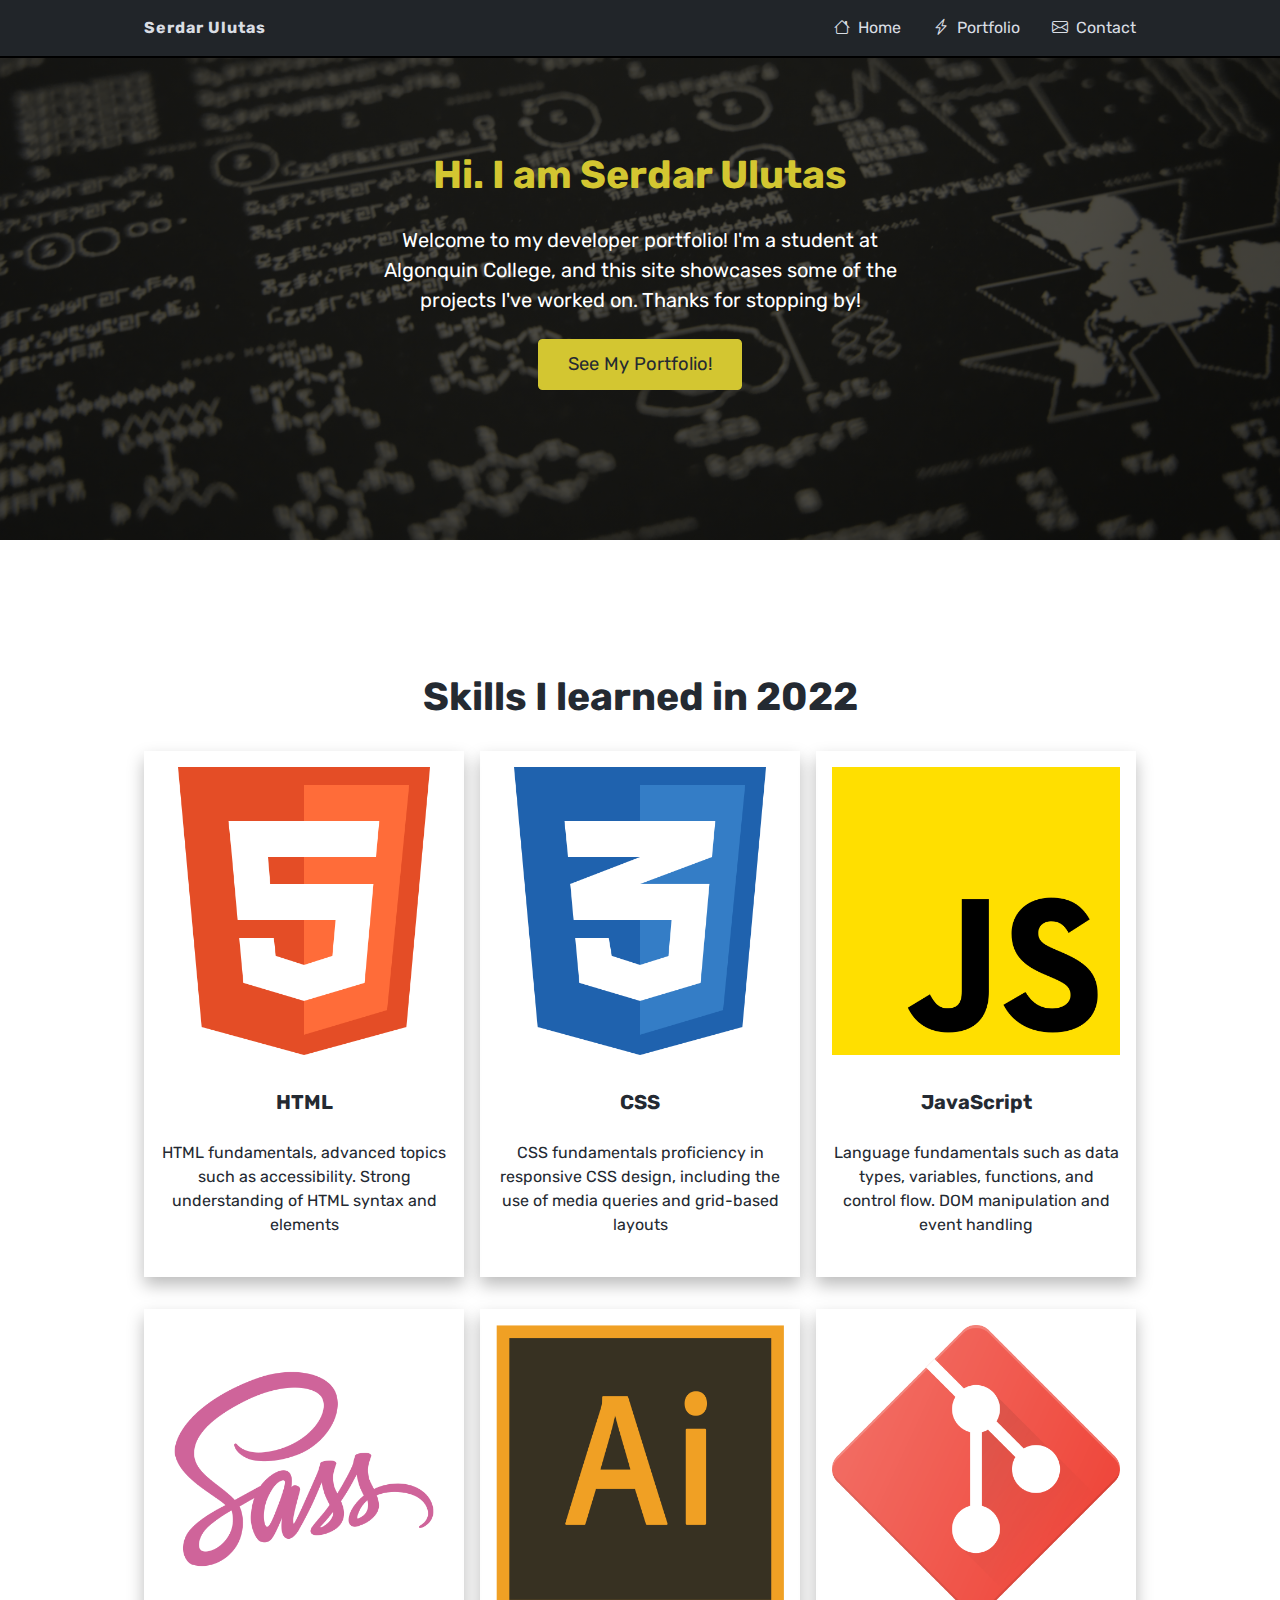
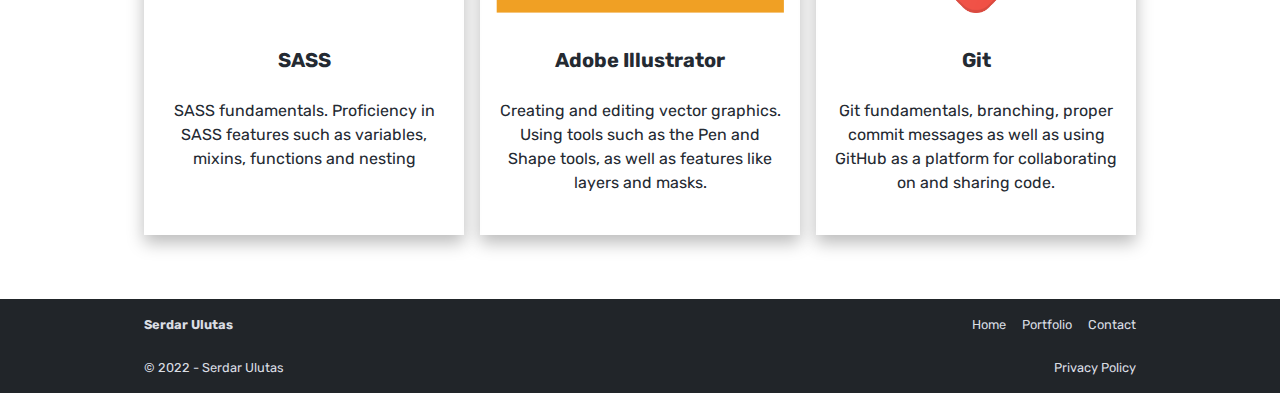
==== index.html @ 34bd8f80 "initial commit" ====
<!DOCTYPE html>
<html lang="en">
  <head>
    <meta charset="UTF-8" />
    <meta http-equiv="X-UA-Compatible" content="IE=edge" />
    <meta name="viewport" content="width=device-width, initial-scale=1.0" />
    <title>Serdar Ulutas</title>
    <link rel="stylesheet" href="./css/main2.css" />
    <script src="./js/main.js" defer></script>
  </head>

  <body>
    <header class="masthead header" role="banner">
      <div class="container">
        <a href="/" class="logo link-light">
          <strong>Serdar Ulutas</strong>
        </a>
        <nav id="nav" role="navigation">
          <ul class="nav__container">
            <li class="nav__item">
              <a href="./index.html" aria-current="true" class="link-light"
                ><i class="bi bi-house"></i>Home</a
              >
            </li>
            <li class="nav__item link-light">
              <a href="./portfolio.html" class="link-light"
                ><i class="bi bi-lightning-charge"></i>Portfolio</a
              >
            </li>
            <li class="nav__item">
              <a href="./contact.html" class="link-light"
                ><i class="bi bi-envelope"></i>Contact</a
              >
            </li>
          </ul>
        </nav>

        <a class="nav-toggle" href="#nav" aria-label="Click to open mobile nav">
          <span class="tog top"></span>
          <span class="tog middle"></span>
          <span class="tog bottom"></span>
        </a>
      </div>
    </header>

    <main id="main" role="main">
      <section class="banner" tabindex="0">
        <div class="container">
          <div class="banner__content">
            <h1 class="banner__title">Hi. I am Serdar Ulutas</h1>
            <p class="banner__text">
              Welcome to my developer portfolio! I'm a student at Algonquin
              College, and this site showcases some of the projects I've worked
              on. Thanks for stopping by!
            </p>
            <a href="./portfolio.html" class="btn btn--secondary btn--large"
              >See My Portfolio!</a
            >
          </div>
        </div>
      </section>

      <!-- Skills -->
      <section
        class="card__group"
        tabindex="0"
        aria-label="You are on my skills section"
      >
        <div class="container">
          <h2 class="card__group__header">Skills I learned in 2022</h2>

          <ul class="row row-cards">
            <li class="col" tabindex="0">
              <div class="card">
                <img
                  src="./images/html.png"
                  alt="HTML logo"
                  class="card__image"
                  aria-hidden="true"
                />

                <p class="card__title">HTML</p>
                <p class="card__content">
                  HTML fundamentals, advanced topics such as accessibility.
                  Strong understanding of HTML syntax and elements
                </p>
              </div>
            </li>
            <li class="col" tabindex="0">
              <div class="card">
                <img
                  src="./images/css.png"
                  alt="CSS logo"
                  class="card__image"
                  aria-hidden="true"
                />

                <p class="card__title">CSS</p>
                <p class="card__content">
                  CSS fundamentals proficiency in responsive CSS design,
                  including the use of media queries and grid-based layouts
                </p>
              </div>
            </li>
            <li class="col" tabindex="0">
              <div class="card">
                <img
                  src="./images/javascript.png"
                  alt="Javascript logo"
                  class="card__image"
                  aria-hidden="true"
                />

                <p class="card__title">JavaScript</p>
                <p class="card__content">
                  Language fundamentals such as data types, variables,
                  functions, and control flow. DOM manipulation and event
                  handling
                </p>
              </div>
            </li>
            <li class="col" tabindex="0">
              <div class="card">
                <img
                  src="./images/sass.png"
                  alt=""
                  class="card__image"
                  aria-hidden="true"
                />

                <p class="card__title">SASS</p>
                <p class="card__content">
                  SASS fundamentals. Proficiency in SASS features such as
                  variables, mixins, functions and nesting
                </p>
              </div>
            </li>
            <li class="col" tabindex="0">
              <div class="card">
                <img
                  src="./images/illustrator.png"
                  alt="Adobe Illustrator logo"
                  class="card__image"
                  aria-hidden="true"
                />

                <p class="card__title">Adobe Illustrator</p>
                <p class="card__content">
                  Creating and editing vector graphics. Using tools such as the
                  Pen and Shape tools, as well as features like layers and
                  masks.
                </p>
              </div>
            </li>
            <li class="col" tabindex="0">
              <div class="card">
                <img
                  src="./images/git.png"
                  alt="GitHub logo"
                  class="card__image"
                  aria-hidden="true"
                />

                <p class="card__title">Git</p>
                <p class="card__content">
                  Git fundamentals, branching, proper commit messages as well as
                  using GitHub as a platform for collaborating on and sharing
                  code.
                </p>
              </div>
            </li>
          </ul>
        </div>
      </section>
    </main>

    <footer class="footer">
      <div class="container">
        <a href="/" class="logo link-light">
          <strong>Serdar Ulutas</strong>
        </a>
        <nav id="nav" role="navigation">
          <ul class="nav__container">
            <li class="nav__item">
              <a href="./index.html" aria-current="true" class="link-light"
                >Home</a
              >
            </li>
            <li class="nav__item">
              <a href="./portfolio.html" class="link-light">Portfolio</a>
            </li>
            <li class="nav__item">
              <a href="./contact.html" class="link-light">Contact</a>
            </li>
          </ul>
        </nav>
      </div>

      <div class="container">
        <div class="copy text-light">&copy; 2022 - Serdar Ulutas</div>
        <div class="privacy">
          <a href="." class="link-light">Privacy Policy</a>
        </div>
      </div>
    </footer>

    <div class="click-to-close"></div>
  </body>
</html>
---- css/main2.css ----
@import url("https://fonts.googleapis.com/css2?family=Rubik:ital,wght@0,400;0,700;1,400;1,700&display=swap");

@import url("https://cdn.jsdelivr.net/npm/bootstrap-icons@1.10.2/font/bootstrap-icons.css");

/* Box sizing rules */
*,
*::before,
*::after {
  box-sizing: border-box;
}

/* Remove default margin */
h1,
h2,
h3,
h4,
h5,
h6,
p,
figure,
blockquote,
ul,
ol,
dl,
dd {
  margin: 0 0 1.5rem;
}

/* Remove list styles on ul, ol elements with a list role, which suggests default styling will be removed */
ul[role="list"],
ol[role="list"] {
  list-style: none;
}

/* Set core root defaults */
html:focus-within {
  scroll-behavior: smooth;
}

html {
  line-height: 1.5;
  font-family: Rubik, Roboto, system-ui, -apple-system, BlinkMacSystemFont,
    "Segoe UI", Oxygen, Ubuntu, Cantarell, "Open Sans", "Helvetica Neue",
    sans-serif;
}

/* Set core body defaults */
body {
  min-height: 100vh;
  text-rendering: optimizeSpeed;
  line-height: 1.5;
  margin: 0;
}

/* A elements that don't have a class get default styles */
a {
  text-decoration-skip-ink: auto;
  color: #36bf7f;
}

a:hover,
a:focus {
  color: #d96666;
}

/* Make images easier to work with */
img,
picture,
svg {
  max-width: 100%;
  display: block;
}

svg {
  fill: currentColor;
}

svg:not(:root) {
  overflow: hidden;
}

/* Inherit fonts for inputs and buttons */
input,
button,
textarea,
select {
  font: inherit;
}

/* Remove all animations, transitions and smooth scroll for people that prefer not to see them */
@media (prefers-reduced-motion: reduce) {
  html:focus-within {
    scroll-behavior: auto;
  }

  *,
  *::before,
  *::after {
    animation-duration: 0.01ms !important;
    animation-iteration-count: 1 !important;
    transition-duration: 0.01ms !important;
    scroll-behavior: auto !important;
  }
}

/* PORTOLIO CSS */
:root {
  --font-h1: 1.802rem;
  --font-h2: 1.602rem;
  --font-h3: 1.424rem;
  --font-h4: 1.266rem;
  --font-h5: 1.125rem;
  --font-h6: 1rem;
  --font-small: 0.889rem;

  /* colors */
  --color-purple-darker: hsl(244, 75%, 38%);
  --color-purple-dark: hsl(244, 75%, 48%);
  --color-purple: hsl(244, 75%, 58%);
  --color-purple-light: hsl(244, 75%, 68%);
  --color-purple-lighter: hsl(244, 75%, 78%);

  --color-bg: hsl(210, 11%, 15%);
  --color-bg-light: hsl(210, 11%, 35%);

  --color-gray-darker: hsl(215, 16%, 27%);
  --color-gray-dark: hsl(215, 16%, 37%);
  --color-gray: hsl(215, 16%, 47%);
  --color-gray-light: hsl(215, 16%, 57%);
  --color-gray-lighter: hsl(215, 16%, 67%);

  --text-color-dark: hsl(215, 16%, 17%);
  --text-color-light: hsl(215, 16%, 87%);

  --text-color-light-hover: hsl(8, 65%, 50%);
  --text-color-dark-hover: hsl(55, 65%, 51%);

  --text-accent-1: hsl(55, 65%, 51%);

  --color-yellow-darker: hsl(55, 65%, 31%);
  --color-yellow-dark: hsl(55, 65%, 41%);
  --color-yellow: hsl(55, 65%, 51%);
  --color-yellow-light: hsl(55, 65%, 61%);
  --color-yellow-lighter: hsl(55, 65%, 71%);

  --img-max-height: 12rem;

  --shadow-1: 0 0.5rem 1rem hsla(0, 0%, 0%, 0.267);
}

.text-light {
  color: var(--text-color-light);
}

.text-dark {
  color: var(--text-color-dark);
}

.text-accent {
  color: var(--text-accent-1);
}

.link-light {
  color: var(--text-color-light);
  text-decoration: none;
}

.link-light:hover,
.link-light:focus-visible {
  color: var(--text-color-dark-hover);
}

.link-dark {
  color: var(--text-color-light);
}

.bi {
  margin-right: 0.5rem;
}

.link-dark:hover,
.link-dark:focus-visible {
}

body {
  background-color: #fff;
  color: var(--color-gray-lighter);
}

img {
  width: 100%;
}

.container {
  max-width: min(65em, 100%);
  margin: 0 auto;
  padding-left: 1.5rem;
  padding-right: 1.5rem;
}

.shadow-1 {
  box-shadow: 0 1rem 0.5rem #0007;
}

.btn {
  display: inline-block;
  padding: 0.55em 1.5em 0.5em;
  background-color: #394a59;
  border: 0.125rem solid #394a59;
  color: #fff;
  border-radius: 0.25em;
  text-decoration: none;

  cursor: pointer;
  font-family: inherit;
  font-size: inherit;
}

.btn:hover,
.btn:focus-visible {
  background-color: #597f8d;
  border-color: #597f8d;
}

.btn--secondary {
  background-color: var(--color-yellow);
  border-color: var(--color-yellow);
  color: var(--text-color-dark);
}

.btn--secondary:hover,
.btn--secondary:focus-visible {
  background-color: var(--color-yellow-light);
  border-color: var(--color-yellow-light);
  color: var(--text-color-dark);
}

.btn--large {
  font-size: 1.15rem;
}

.banner {
  background-image: linear-gradient(
      to bottom,
      rgba(0, 0, 0, 0.7),
      rgba(0, 0, 0, 0.7)
    ),
    url("../images/hero.jpg");
  background-position: center;
  background-size: cover;
  background-color: #000;
  /* margin-top: 4rem; */
}

.banner .container {
  min-height: 60vh;
  display: flex;
  justify-content: center;
  align-items: center;
  padding-top: 3rem;
  padding-bottom: 3rem;
  /* background-color: #000; */
}

.banner__content {
  width: min(35em, 100%);
  text-align: center;
}

.banner__title {
  font-size: var(--font-h2);
  line-height: 1.3;
  color: var(--text-accent-1);
  text-align: center;
}

.banner__text {
  font-size: var(--font-h5);
  color: #fff;
}

.masthead {
  padding: 1rem 0;
  background-color: #212529;
  position: fixed;
  top: 0;
  left: 0;
  width: 100%;
  z-index: 10000;
  border-bottom: 0.125em solid black;
}

.masthead .container {
  display: flex;
  justify-content: space-between;
}

.masthead .logo {
  letter-spacing: 0.0625rem;
}

.masthead nav {
  position: fixed;
  top: 0;
  right: -70.6666%;
  width: 66.6666vw;
  height: 100vh;
  box-shadow: -2px 3px 5px rgba(0, 0, 0, 0.15);
  background-color: var(--color-bg-light);
  transition: right 0.2s, top 0.2s;
}

.masthead nav.open {
  right: 0;
}

.masthead nav ul {
  padding: 6rem 1rem;
  text-align: right;
  margin: 0;
  list-style-type: none;
}

.masthead nav li:not(:last-child) {
  margin-bottom: 1rem;
}

.masthead nav a {
  display: block;
  font-size: 1.25rem;
}

.nav-toggle {
  width: 2.5rem;
  height: 1.5rem;
  display: flex;
  flex-direction: column;
  justify-content: space-between;
  position: relative;
}

.nav-toggle .tog {
  width: 100%;
  height: 0.25rem;
  background-color: var(--text-color-light);
  position: relative;
  transition: top 0.2s, bottom 0.2s, opacity 0.2s, transform 0.2s;
}
.tog.top {
  top: 0;
}

.tog.bottom {
  bottom: 0;
}

.open .top {
  top: 50%;
  transform: translateY(-50%) rotate(45deg);
}

.open .middle {
  opacity: 0;
}

.open .bottom {
  bottom: 50%;
  transform: translateY(50%) rotate(-45deg);
}

.click-to-close {
  width: 100vw;
  height: 100vh;
  background-color: #0008;
  position: fixed;
  top: 0;
  left: 0;
  pointer-events: none;
  opacity: 0;
  transition: opacity 0.2s;
}

.click-to-close.open {
  opacity: 1;
  pointer-events: all;
}

/* Card view */

/* - - - - - - - - - - Cards - - - - - - - - - - */

.card__group {
  margin: 4rem auto;
}

.row {
  list-style-type: none;
  margin: 0;
  padding: 0;
}

.card__group .container {
  display: flex;
  flex-direction: column;
  align-items: center;
  justify-content: center;
  color: var(--text-color-dark);
  margin: 0 auto;
}

.row-cards {
  display: flex;
  flex-direction: column;
  justify-content: center;
  flex-wrap: wrap;

  display: grid;
  grid-template-columns: 1fr;
  margin: 0;
  padding: 0;
  /* width: 100%; */
}

.card {
  /* border: 1px solid orangered; */
  display: flex;
  flex-direction: column;
  align-items: center;
  padding: 1rem;
  color: var(--text-color-dark);
  height: 100%;
  box-shadow: var(--shadow-1);
}

.card__group__header {
  font-size: var(--font-h2);
  margin-top: 4rem;
}

.card img {
  max-height: var(--img-max-height);
  width: auto;
  align-self: center;
  /* text-align: center; */
}

.card__title {
  margin-top: 2rem;
  font-size: var(--font-h5);
  font-weight: bold;
}

.card__content {
  /* flex: 1; */
  text-align: center;
}

.copy,
.privacy {
  font-size: var(--font-small);
}

/* footer */

.footer {
  margin-top: 3rem;
  padding: 1rem 0;

  background-color: #212529;
}

.footer .container {
  display: flex;
  flex-direction: row;
  justify-content: space-between;
}

.footer .nav__container {
  display: flex;
  list-style-type: none;
  gap: 1rem;
  font-size: var(--font-small);
}

.footer .logo {
  font-size: var(--font-small);
}

.footer .disclaimer {
  font-size: var(--font-small);
  display: flex;
  flex-direction: row;
  justify-content: space-between;
}

.copyright {
  /* margin-right: auto; */
  font-size: var(--font-small);
}

/* CONTACT FORM ELEMENTS */
.contact--wrapper {
  /* height: 80vh; */
  margin-top: 4rem;
  display: flex;
  flex-direction: column;
  justify-content: center;
  align-items: center;
  /* background-color: yellow; */
}

.contact--wrapper .container {
  /* background-color: orange; */
  width: 100%;
}
.contact__form {
  background-color: var(--color-gray-dark);
  /* background-color: var(--color-purple-lighter); */

  color: var(--text-color-light);
  margin-top: 3rem;
  margin-bottom: 3rem;
  padding: 2rem;
  border: 0.125rem solid var(--color-gray-dark);
  border-radius: 0.25em;

  display: flex;
  flex-direction: column;
  gap: 1rem;
  /* min-width:/ 100%; */
  /* height: 100%; */

  margin-left: 0;
  margin-right: 0;
}

.contact__form h2 {
  color: var(--color-yellow);
}

.contact__form__fieldset {
  display: flex;
  flex-direction: column;

  /* gap: 0.25rem; */
}

.contact__form__field {
  padding: 0.5rem;
  /* color: var(--color-gray-light); */
}

@media only screen and (min-width: 45em) {
  :root {
    --font-h1: 2.488rem;
    --font-h2: 2.074rem;
    --font-h3: 1.728rem;
    --font-h4: 1.44rem;
    --font-h5: 1.2rem;
    --font-h6: 1rem;
    --font-small: 0.833rem;
    --img-max-height: 14rem;
  }
  .nav-toggle {
    display: none;
  }

  .masthead nav {
    position: static;
    top: auto;
    left: auto;
    width: auto;
    height: auto;
    box-shadow: none;
    z-index: auto;
    background-color: transparent;
  }

  .masthead nav ul {
    display: flex;
    padding: 0;
  }

  .masthead nav li:not(:last-child) {
    margin-bottom: 0;
    margin-right: 2rem;
  }

  .masthead nav a {
    display: block;
    font-size: 1rem;
  }

  .row-cards {
    grid-template-columns: 1fr 1fr;
    margin: 0;
    padding: 0;
    gap: 1rem;
    row-gap: 2rem;
  }

  .col {
    /* padding-top: 1rem; */
  }
}

@media only screen and (min-width: 60em) {
  :root {
    --font-h1: 3.052rem;
    --font-h2: 2.441rem;
    --font-h3: 1.953rem;
    --font-h4: 1.563rem;
    --font-h5: 1.25rem;
    --font-h6: 1rem;
    --font-small: 0.8rem;
    /* --img-max-height: 10rem; */
    --img-max-height: 20rem;
  }
  .row-cards {
    grid-template-columns: 1fr 1fr 1fr;
  }
}
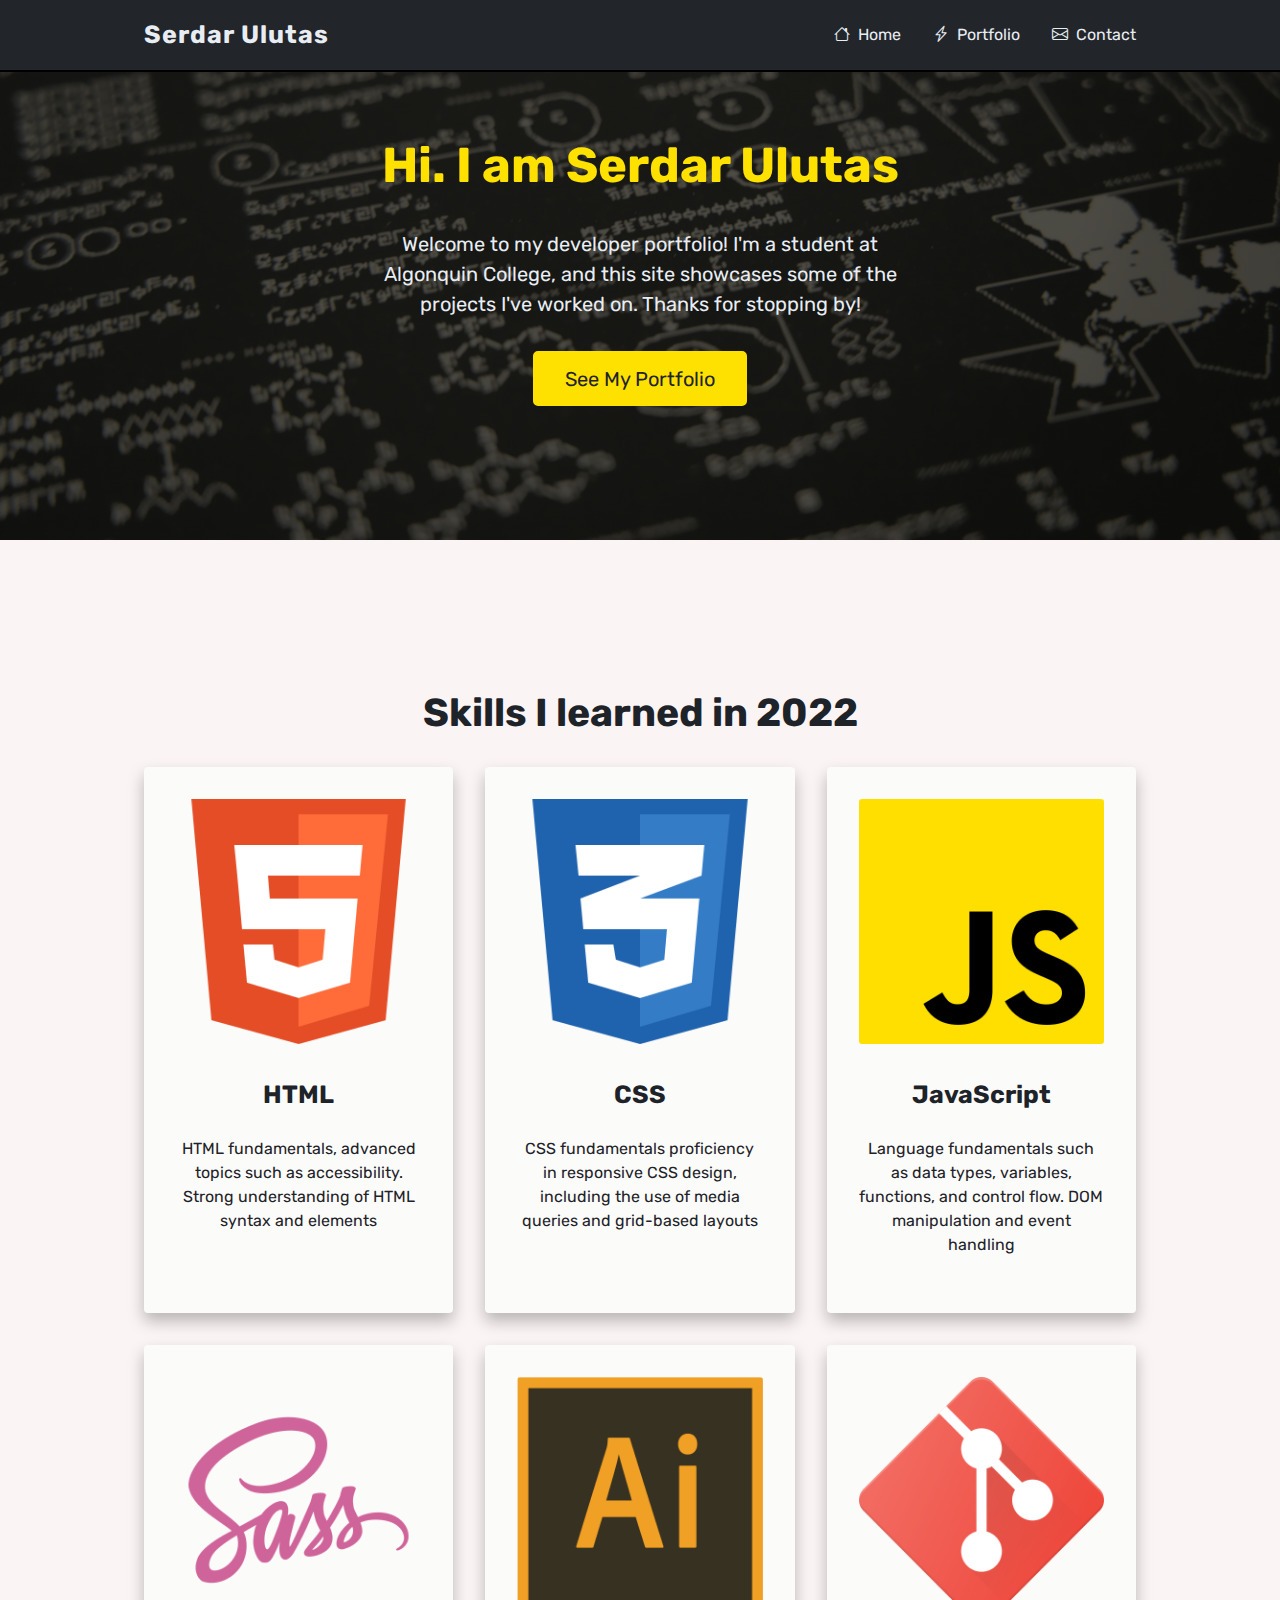
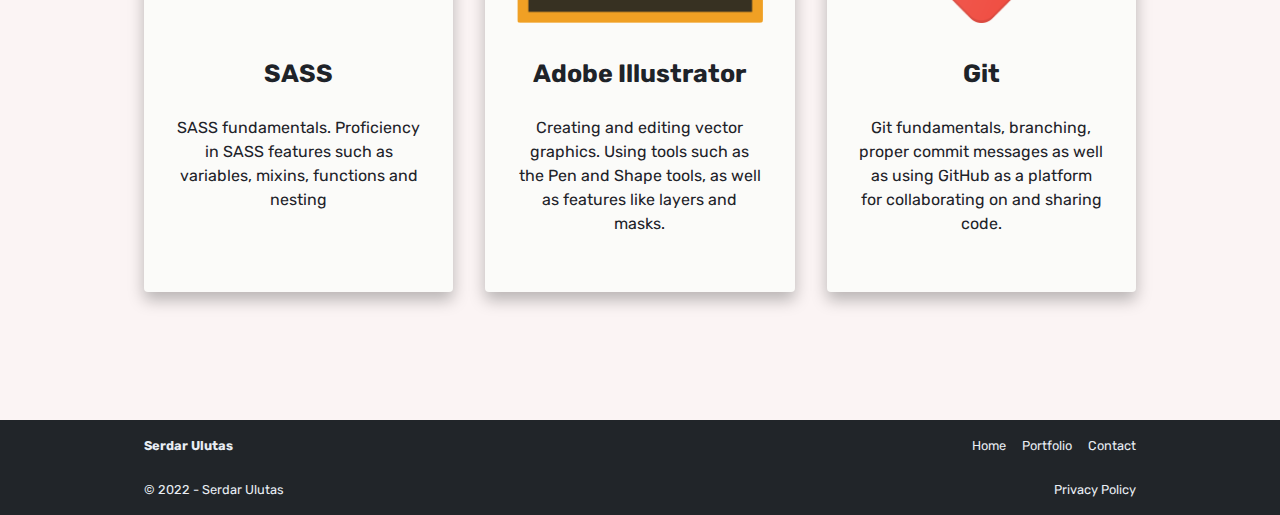
==== commit 1cd84d72: "initial commit" ====
--- a/index.html
+++ b/index.html
@@ -9,7 +9,7 @@
     <script src="./js/main.js" defer></script>
   </head>
 
-  <body>
+  <body class="flex-col flex-jb">
     <header class="masthead header" role="banner">
       <div class="container">
         <a href="/" class="logo link-light">
@@ -19,17 +19,17 @@
           <ul class="nav__container">
             <li class="nav__item">
               <a href="./index.html" aria-current="true" class="link-light"
-                ><i class="bi bi-house"></i>Home</a
+                ><i class="bi bi-house mr-0_5"></i>Home</a
               >
             </li>
             <li class="nav__item link-light">
               <a href="./portfolio.html" class="link-light"
-                ><i class="bi bi-lightning-charge"></i>Portfolio</a
+                ><i class="bi bi-lightning-charge mr-0_5"></i>Portfolio</a
               >
             </li>
             <li class="nav__item">
               <a href="./contact.html" class="link-light"
-                ><i class="bi bi-envelope"></i>Contact</a
+                ><i class="bi bi-envelope mr-0_5"></i>Contact</a
               >
             </li>
           </ul>
@@ -54,7 +54,7 @@
               on. Thanks for stopping by!
             </p>
             <a href="./portfolio.html" class="btn btn--secondary btn--large"
-              >See My Portfolio!</a
+              >See My Portfolio</a
             >
           </div>
         </div>
--- a/css/main2.css
+++ b/css/main2.css
@@ -114,14 +114,12 @@
   --font-small: 0.889rem;
 
   /* colors */
-  --color-purple-darker: hsl(244, 75%, 38%);
-  --color-purple-dark: hsl(244, 75%, 48%);
-  --color-purple: hsl(244, 75%, 58%);
-  --color-purple-light: hsl(244, 75%, 68%);
-  --color-purple-lighter: hsl(244, 75%, 78%);
-
+
+  --color-white: #fbf4f4;
   --color-bg: hsl(210, 11%, 15%);
   --color-bg-light: hsl(210, 11%, 35%);
+  --color-bg-2: hsl(210, 11%, 15%);
+  --color-bg-3: hsl(60, 20%, 98%);
 
   --color-gray-darker: hsl(215, 16%, 27%);
   --color-gray-dark: hsl(215, 16%, 37%);
@@ -129,19 +127,20 @@
   --color-gray-light: hsl(215, 16%, 57%);
   --color-gray-lighter: hsl(215, 16%, 67%);
 
-  --text-color-dark: hsl(215, 16%, 17%);
-  --text-color-light: hsl(215, 16%, 87%);
+  --text-color-dark: hsl(215, 16%, 14%);
+  --text-color-light: hsl(213, 30%, 93%);
 
   --text-color-light-hover: hsl(8, 65%, 50%);
-  --text-color-dark-hover: hsl(55, 65%, 51%);
+  --text-color-dark-hover: hsl(53, 100%, 50%);
 
   --text-accent-1: hsl(55, 65%, 51%);
-
-  --color-yellow-darker: hsl(55, 65%, 31%);
-  --color-yellow-dark: hsl(55, 65%, 41%);
-  --color-yellow: hsl(55, 65%, 51%);
-  --color-yellow-light: hsl(55, 65%, 61%);
-  --color-yellow-lighter: hsl(55, 65%, 71%);
+  --text-accent-2: hsl(8, 86%, 43%);
+
+  --color-yellow-darker: hsl(53, 100%, 30%);
+  --color-yellow-dark: hsl(53, 100%, 40%);
+  --color-yellow: hsl(53, 100%, 50%);
+  --color-yellow-light: hsl(53, 100%, 60%);
+  --color-yellow-lighter: hsl(53, 100%, 70%);
 
   --img-max-height: 12rem;
 
@@ -161,6 +160,7 @@
 }
 
 .link-light {
+  display: inline-block;
   color: var(--text-color-light);
   text-decoration: none;
 }
@@ -168,23 +168,85 @@
 .link-light:hover,
 .link-light:focus-visible {
   color: var(--text-color-dark-hover);
+  text-decoration: none;
 }
 
 .link-dark {
-  color: var(--text-color-light);
-}
-
-.bi {
-  margin-right: 0.5rem;
+  display: inline-block;
+  color: var(--text-color-dark);
+  text-decoration: none;
 }
 
 .link-dark:hover,
 .link-dark:focus-visible {
+  color: var(--text-color-light-hover);
+  text-decoration: none;
+}
+
+.link-external {
+  color: var(--text-accent-2);
+  scale: 1;
+  transition: all 0.2s;
+}
+.link-external:hover {
+  scale: 1.1;
+}
+
+.bi {
+  /* margin-right: 0.5rem; */
+}
+
+.mr-0_5 {
+  margin-right: 0.5rem;
+}
+
+.mr-0_25 {
+  margin-right: 0.25rem;
+}
+
+.ml-0_5 {
+  margin-left: 0.5rem;
+}
+
+.ml-0_25 {
+  margin-left: 0.25rem;
+}
+
+.fs-1 {
+  font-size: var(--font-h1);
+}
+.fs-2 {
+  font-size: var(--font-h2);
+}
+.fs-3 {
+  font-size: var(--font-h3);
+}
+.fs-4 {
+  font-size: var(--font-h4);
+}
+.fs-5 {
+  font-size: var(--font-h5);
+}
+.fs-6 {
+  font-size: var(--font-h6);
+}
+
+.va_t {
+  vertical-align: text-top;
 }
 
 body {
-  background-color: #fff;
+  background-color: var(--color-white);
   color: var(--color-gray-lighter);
+}
+
+.flex-col {
+  display: flex;
+  flex-direction: column;
+}
+
+.flex-jb {
+  justify-content: space-between;
 }
 
 img {
@@ -200,6 +262,7 @@
 
 .shadow-1 {
   box-shadow: 0 1rem 0.5rem #0007;
+  box-shadow: var(--shadow-1);
 }
 
 .btn {
@@ -230,13 +293,13 @@
 
 .btn--secondary:hover,
 .btn--secondary:focus-visible {
-  background-color: var(--color-yellow-light);
-  border-color: var(--color-yellow-light);
-  color: var(--text-color-dark);
+  background-color: var(--text-color-dark);
+  border-color: var(--color-yellow);
+  color: var(--color-yellow);
 }
 
 .btn--large {
-  font-size: 1.15rem;
+  font-size: var(--font-h5);
 }
 
 .banner {
@@ -249,7 +312,6 @@
   background-position: center;
   background-size: cover;
   background-color: #000;
-  /* margin-top: 4rem; */
 }
 
 .banner .container {
@@ -268,42 +330,46 @@
 }
 
 .banner__title {
-  font-size: var(--font-h2);
+  font-size: var(--font-h1);
   line-height: 1.3;
-  color: var(--text-accent-1);
+  color: var(--color-yellow);
   text-align: center;
 }
 
 .banner__text {
+  margin-top: 2rem;
+  margin-bottom: 2rem;
   font-size: var(--font-h5);
-  color: #fff;
+  color: var(--text-color-light);
 }
 
 .masthead {
   padding: 1rem 0;
-  background-color: #212529;
+  background-color: var(--color-bg-2);
   position: fixed;
   top: 0;
   left: 0;
   width: 100%;
   z-index: 10000;
-  border-bottom: 0.125em solid black;
+  border-bottom: 0.125em solid #000;
 }
 
 .masthead .container {
   display: flex;
   justify-content: space-between;
+  align-items: center;
 }
 
 .masthead .logo {
   letter-spacing: 0.0625rem;
+  font-size: var(--font-h4);
 }
 
 .masthead nav {
   position: fixed;
   top: 0;
-  right: -70.6666%;
-  width: 66.6666vw;
+  right: -66vw;
+  width: 66vw;
   height: 100vh;
   box-shadow: -2px 3px 5px rgba(0, 0, 0, 0.15);
   background-color: var(--color-bg-light);
@@ -322,12 +388,12 @@
 }
 
 .masthead nav li:not(:last-child) {
-  margin-bottom: 1rem;
+  margin-bottom: 2rem;
 }
 
 .masthead nav a {
   display: block;
-  font-size: 1.25rem;
+  font-size: var(--font-h3);
 }
 
 .nav-toggle {
@@ -342,7 +408,7 @@
 .nav-toggle .tog {
   width: 100%;
   height: 0.25rem;
-  background-color: var(--text-color-light);
+  background-color: var(--color-yellow);
   position: relative;
   transition: top 0.2s, bottom 0.2s, opacity 0.2s, transform 0.2s;
 }
@@ -385,12 +451,15 @@
   pointer-events: all;
 }
 
-/* Card view */
-
-/* - - - - - - - - - - Cards - - - - - - - - - - */
-
+/* ############################## */
+/* ############################## */
+/* ############################## */
+/* ###########.  CARDS ########## */
+/* ############################## */
+/* ############################## */
+/* ############################## */
 .card__group {
-  margin: 4rem auto;
+  margin: 5rem auto;
 }
 
 .row {
@@ -416,20 +485,20 @@
 
   display: grid;
   grid-template-columns: 1fr;
-  margin: 0;
-  padding: 0;
-  /* width: 100%; */
+
+  gap: 2rem;
 }
 
 .card {
-  /* border: 1px solid orangered; */
   display: flex;
   flex-direction: column;
   align-items: center;
-  padding: 1rem;
+  padding: 2rem;
   color: var(--text-color-dark);
   height: 100%;
   box-shadow: var(--shadow-1);
+  background-color: var(--color-bg-3);
+  border-radius: 0.25em;
 }
 
 .card__group__header {
@@ -441,17 +510,18 @@
   max-height: var(--img-max-height);
   width: auto;
   align-self: center;
-  /* text-align: center; */
+  border-radius: 0.2em;
 }
 
 .card__title {
   margin-top: 2rem;
-  font-size: var(--font-h5);
+  font-size: var(--font-h4);
   font-weight: bold;
+  text-align: center;
 }
 
 .card__content {
-  /* flex: 1; */
+  flex: 1;
   text-align: center;
 }
 
@@ -465,7 +535,6 @@
 .footer {
   margin-top: 3rem;
   padding: 1rem 0;
-
   background-color: #212529;
 }
 
@@ -498,15 +567,38 @@
   font-size: var(--font-small);
 }
 
+/* ############################ */
+/* ############################ */
+/* ############################ */
 /* CONTACT FORM ELEMENTS */
+/* ############################ */
+/* ############################ */
+/* ############################ */
+
+label,
+.label {
+  display: block;
+  margin-bottom: 0.25rem;
+  font-weight: 600;
+}
+
+input:not([type="checkbox"]):not([type="radio"]):not([type="range"]),
+select,
+textarea {
+  display: block;
+  width: 100%;
+  font-size: 1rem;
+  padding: 0.5rem;
+  border-radius: 0.25em;
+  border: 0.0625rem solid var(--color-gray-dark);
+}
+
 .contact--wrapper {
-  /* height: 80vh; */
   margin-top: 4rem;
   display: flex;
   flex-direction: column;
   justify-content: center;
   align-items: center;
-  /* background-color: yellow; */
 }
 
 .contact--wrapper .container {
@@ -515,38 +607,58 @@
 }
 .contact__form {
   background-color: var(--color-gray-dark);
-  /* background-color: var(--color-purple-lighter); */
 
   color: var(--text-color-light);
   margin-top: 3rem;
   margin-bottom: 3rem;
   padding: 2rem;
   border: 0.125rem solid var(--color-gray-dark);
+  box-shadow: var(--shadow-1);
   border-radius: 0.25em;
 
   display: flex;
   flex-direction: column;
+  gap: 2rem;
+}
+
+.contact__form .contact__header {
+  color: var(--color-yellow);
+}
+
+.contact__form__fieldset {
+  display: flex;
+  flex-direction: column;
+
+  /* gap: 0.25rem; */
+}
+
+.contact__me .container {
+  display: flex;
+  flex-direction: column;
   gap: 1rem;
-  /* min-width:/ 100%; */
-  /* height: 100%; */
-
-  margin-left: 0;
-  margin-right: 0;
-}
-
-.contact__form h2 {
-  color: var(--color-yellow);
-}
-
-.contact__form__fieldset {
-  display: flex;
-  flex-direction: column;
-
-  /* gap: 0.25rem; */
+  align-items: center;
+}
+
+.contact__me__header {
+  margin: 0;
+  padding: 0;
+  font-size: var(--font-h2);
+  color: var(--text-color-dark);
+}
+.contact__me__item {
+  display: flex;
+  font-size: var(--font-h6);
+  align-items: baseline;
+  gap: 0.5rem;
+}
+
+.contact__me__item {
+  font-size: var(--font-h5);
+  color: var(--color-gray-dark);
 }
 
 .contact__form__field {
-  padding: 0.5rem;
+  /* padding: 0.5rem; */
   /* color: var(--color-gray-light); */
 }
 
@@ -593,14 +705,49 @@
 
   .row-cards {
     grid-template-columns: 1fr 1fr;
-    margin: 0;
-    padding: 0;
-    gap: 1rem;
-    row-gap: 2rem;
   }
 
   .col {
     /* padding-top: 1rem; */
+  }
+
+  body {
+    display: flex;
+    flex-direction: column;
+    justify-content: space-between;
+  }
+
+  main {
+    /* flex: 1; */
+    /* display: flex; */
+    /* flex-direction: column; */
+    /* align-content: center; */
+    /* align-items: center; */
+  }
+  .contact__form {
+    display: grid;
+    grid-template-columns: repeat(2, minmax(0, 1fr));
+    /* justify-items: center; */
+  }
+  .contact__form__header {
+    /* grid-column: 1 / -1; */
+  }
+
+  .md-full {
+    grid-column: 1 / -1;
+  }
+
+  .md-1-2 {
+    grid-column: 1 / 2;
+  }
+
+  .md-2-2 {
+    grid-column: 2 / -1;
+  }
+
+  .md-center {
+    justify-self: end;
+    max-width: 50%;
   }
 }
 
@@ -614,7 +761,7 @@
     --font-h6: 1rem;
     --font-small: 0.8rem;
     /* --img-max-height: 10rem; */
-    --img-max-height: 20rem;
+    --img-max-height: 16rem;
   }
   .row-cards {
     grid-template-columns: 1fr 1fr 1fr;
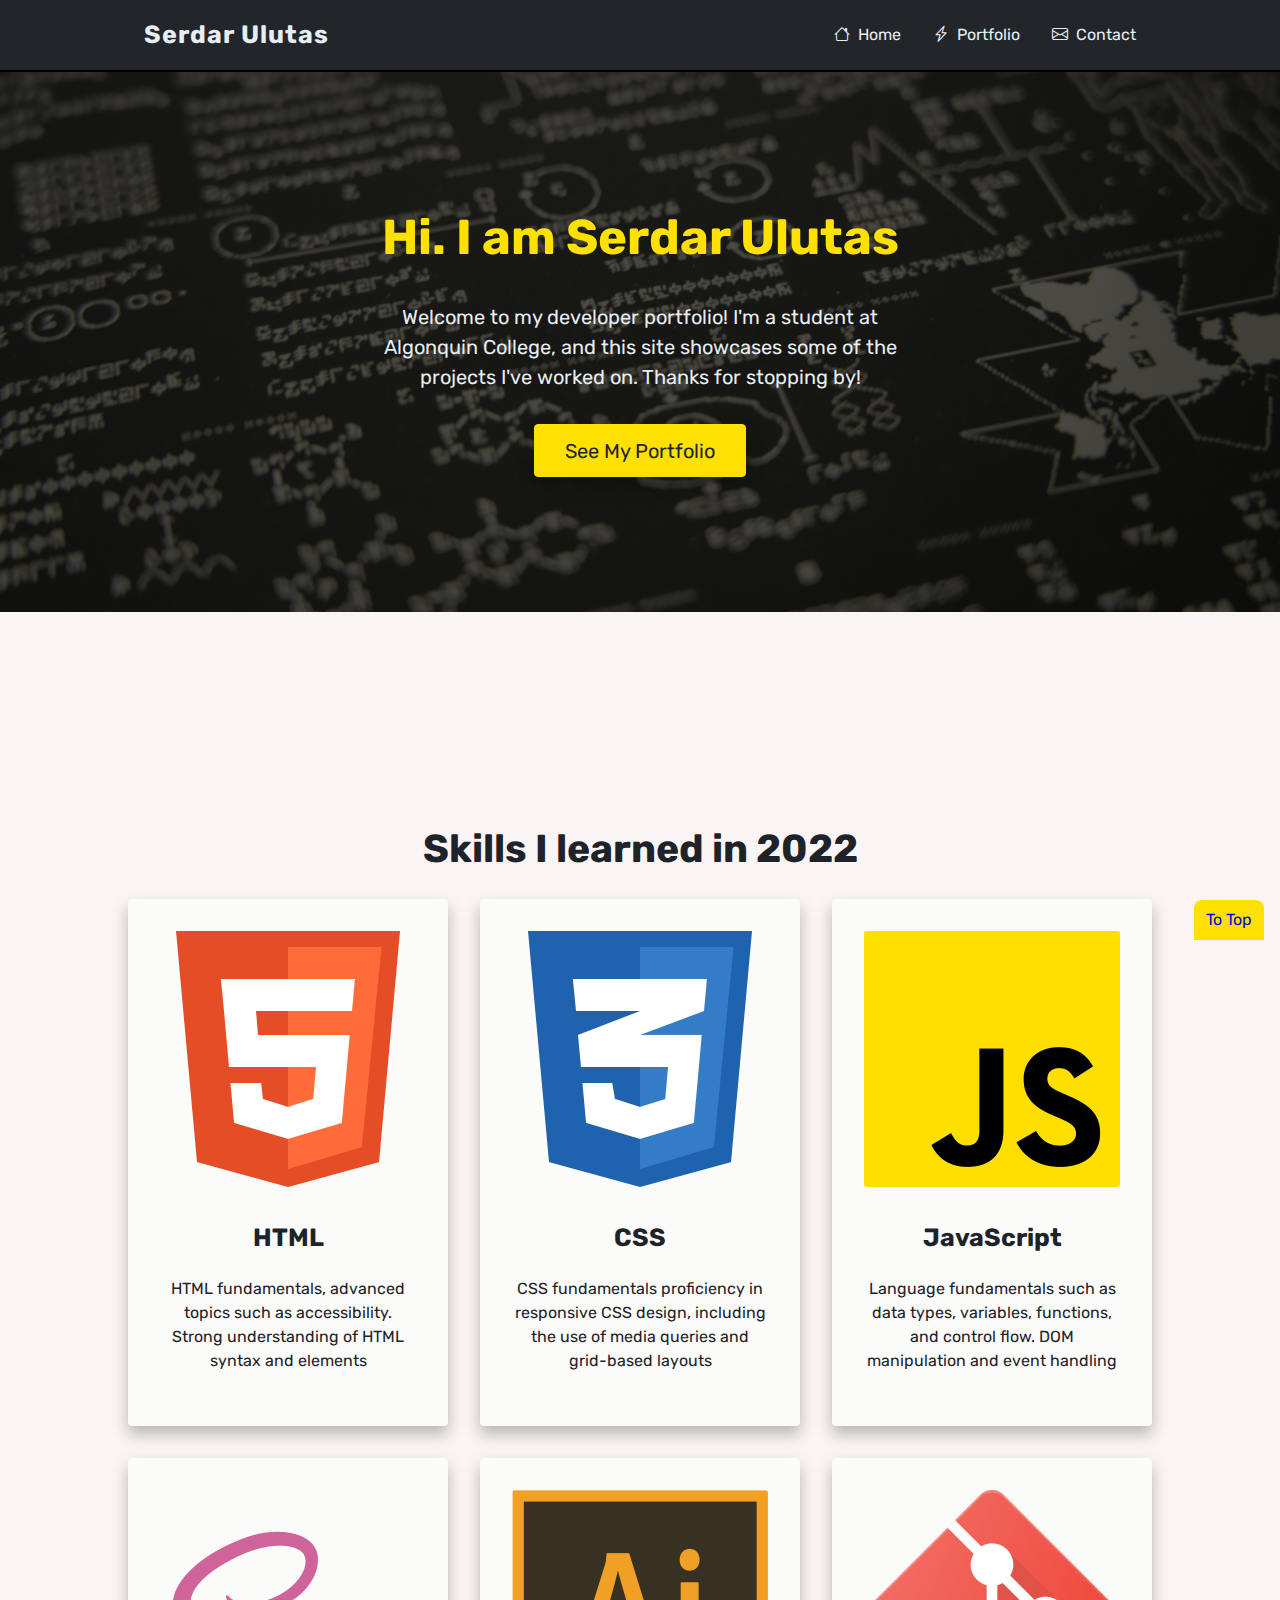
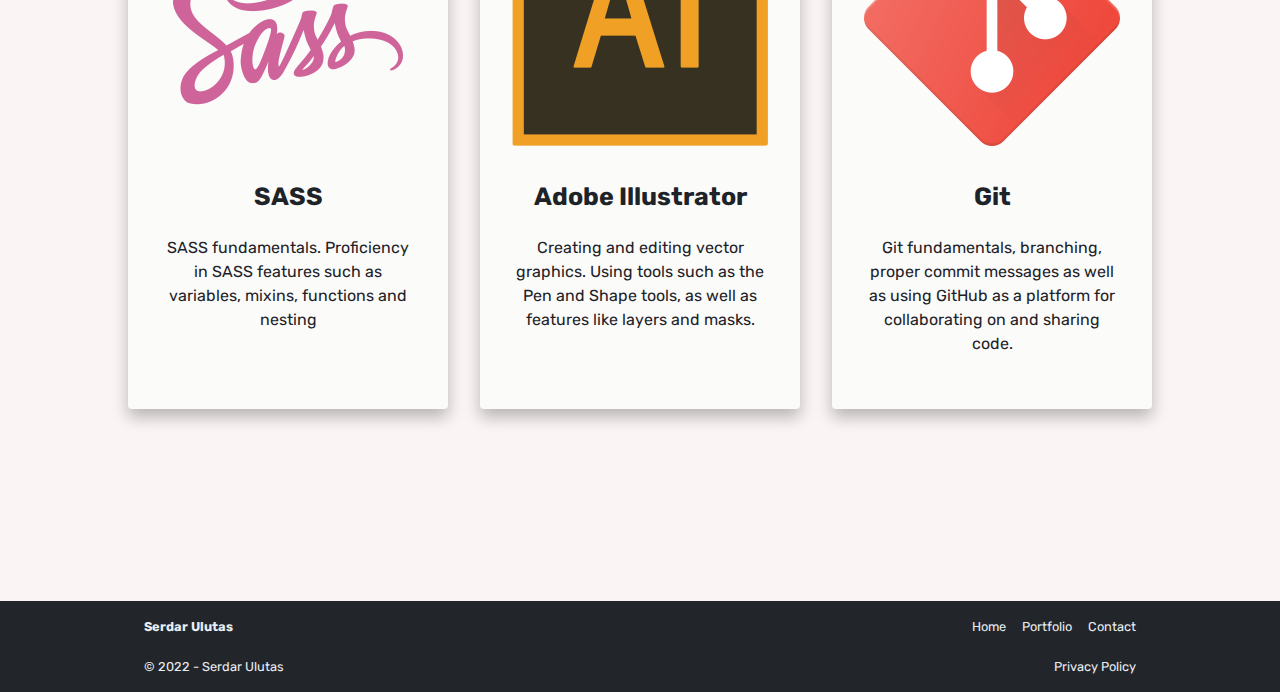
==== commit 06f83918: "Complete portfolio project" ====
--- a/index.html
+++ b/index.html
@@ -5,14 +5,19 @@
     <meta http-equiv="X-UA-Compatible" content="IE=edge" />
     <meta name="viewport" content="width=device-width, initial-scale=1.0" />
     <title>Serdar Ulutas</title>
-    <link rel="stylesheet" href="./css/main2.css" />
+    <!-- <link rel="stylesheet" href="./css/main2.css" /> -->
+    <link rel="stylesheet" href="./css/main.css" />
     <script src="./js/main.js" defer></script>
   </head>
 
-  <body class="flex-col flex-jb">
+  <body class="flex-col flex-jb" id="page">
+    <ul class="skip-links">
+      <li><a href="#nav">Skip to main navigation</a></li>
+      <li><a href="#main">Skip to main content</a></li>
+    </ul>
     <header class="masthead header" role="banner">
       <div class="container">
-        <a href="/" class="logo link-light">
+        <a href="." class="logo link-light">
           <strong>Serdar Ulutas</strong>
         </a>
         <nav id="nav" role="navigation">
@@ -45,6 +50,9 @@
 
     <main id="main" role="main">
       <section class="banner" tabindex="0">
+        <!-- 
+          Hero image by Christian Kapeller https://unsplash.com/photos/a9BKBuhwzeY 
+        -->
         <div class="container">
           <div class="banner__content">
             <h1 class="banner__title">Hi. I am Serdar Ulutas</h1>
@@ -79,7 +87,7 @@
                   aria-hidden="true"
                 />
 
-                <p class="card__title">HTML</p>
+                <h2 class="card__title">HTML</h2>
                 <p class="card__content">
                   HTML fundamentals, advanced topics such as accessibility.
                   Strong understanding of HTML syntax and elements
@@ -95,7 +103,7 @@
                   aria-hidden="true"
                 />
 
-                <p class="card__title">CSS</p>
+                <h2 class="card__title">CSS</h2>
                 <p class="card__content">
                   CSS fundamentals proficiency in responsive CSS design,
                   including the use of media queries and grid-based layouts
@@ -111,7 +119,7 @@
                   aria-hidden="true"
                 />
 
-                <p class="card__title">JavaScript</p>
+                <h2 class="card__title">JavaScript</h2>
                 <p class="card__content">
                   Language fundamentals such as data types, variables,
                   functions, and control flow. DOM manipulation and event
@@ -128,7 +136,7 @@
                   aria-hidden="true"
                 />
 
-                <p class="card__title">SASS</p>
+                <h2 class="card__title">SASS</h2>
                 <p class="card__content">
                   SASS fundamentals. Proficiency in SASS features such as
                   variables, mixins, functions and nesting
@@ -144,7 +152,7 @@
                   aria-hidden="true"
                 />
 
-                <p class="card__title">Adobe Illustrator</p>
+                <h2 class="card__title">Adobe Illustrator</h2>
                 <p class="card__content">
                   Creating and editing vector graphics. Using tools such as the
                   Pen and Shape tools, as well as features like layers and
@@ -161,7 +169,7 @@
                   aria-hidden="true"
                 />
 
-                <p class="card__title">Git</p>
+                <h2 class="card__title">Git</h2>
                 <p class="card__content">
                   Git fundamentals, branching, proper commit messages as well as
                   using GitHub as a platform for collaborating on and sharing
@@ -176,7 +184,7 @@
 
     <footer class="footer">
       <div class="container">
-        <a href="/" class="logo link-light">
+        <a href="." class="logo link-light">
           <strong>Serdar Ulutas</strong>
         </a>
         <nav id="nav" role="navigation">
@@ -205,5 +213,11 @@
     </footer>
 
     <div class="click-to-close"></div>
+    <a
+      href="#page"
+      class="to-top"
+      aria-label="Click to go to the top of the page"
+      >To Top</a
+    >
   </body>
 </html>
--- a/css/main2.css
+++ b/css/main2.css
@@ -116,10 +116,9 @@
   /* colors */
 
   --color-white: #fbf4f4;
-  --color-bg: hsl(210, 11%, 15%);
-  --color-bg-light: hsl(210, 11%, 35%);
-  --color-bg-2: hsl(210, 11%, 15%);
-  --color-bg-3: hsl(60, 20%, 98%);
+  --color-dark-1: hsl(210, 11%, 15%);
+  --color-dark-2: hsl(210, 11%, 35%);
+  --color-light-1: hsl(60, 20%, 98%);
 
   --color-gray-darker: hsl(215, 16%, 27%);
   --color-gray-dark: hsl(215, 16%, 37%);
@@ -129,130 +128,81 @@
 
   --text-color-dark: hsl(215, 16%, 14%);
   --text-color-light: hsl(213, 30%, 93%);
-
-  --text-color-light-hover: hsl(8, 65%, 50%);
-  --text-color-dark-hover: hsl(53, 100%, 50%);
-
-  --text-accent-1: hsl(55, 65%, 51%);
-  --text-accent-2: hsl(8, 86%, 43%);
-
-  --color-yellow-darker: hsl(53, 100%, 30%);
-  --color-yellow-dark: hsl(53, 100%, 40%);
+  --text-color-hover-1: hsl(8, 65%, 50%);
+  --text-color-hover-2: hsl(53, 100%, 50%);
+
   --color-yellow: hsl(53, 100%, 50%);
-  --color-yellow-light: hsl(53, 100%, 60%);
-  --color-yellow-lighter: hsl(53, 100%, 70%);
 
   --img-max-height: 12rem;
 
-  --shadow-1: 0 0.5rem 1rem hsla(0, 0%, 0%, 0.267);
-}
-
+  --shadow: 0 0.5rem 1rem hsla(0, 0%, 0%, 0.267);
+}
+
+/* typography */
 .text-light {
   color: var(--text-color-light);
 }
 
+/* typography */
 .text-dark {
   color: var(--text-color-dark);
 }
 
-.text-accent {
-  color: var(--text-accent-1);
-}
-
+/* typography */
 .link-light {
   display: inline-block;
   color: var(--text-color-light);
   text-decoration: none;
 }
-
+/* typography */
 .link-light:hover,
 .link-light:focus-visible {
-  color: var(--text-color-dark-hover);
+  color: var(--text-color-hover-2);
   text-decoration: none;
 }
 
+/* typography */
 .link-dark {
   display: inline-block;
   color: var(--text-color-dark);
   text-decoration: none;
 }
 
+/* typography */
 .link-dark:hover,
 .link-dark:focus-visible {
-  color: var(--text-color-light-hover);
+  color: var(--text-color-hover-1);
   text-decoration: none;
 }
 
-.link-external {
-  color: var(--text-accent-2);
-  scale: 1;
-  transition: all 0.2s;
-}
-.link-external:hover {
-  scale: 1.1;
-}
-
-.bi {
-  /* margin-right: 0.5rem; */
-}
-
+/* typography */
 .mr-0_5 {
   margin-right: 0.5rem;
 }
 
-.mr-0_25 {
-  margin-right: 0.25rem;
-}
-
-.ml-0_5 {
-  margin-left: 0.5rem;
-}
-
-.ml-0_25 {
-  margin-left: 0.25rem;
-}
-
-.fs-1 {
-  font-size: var(--font-h1);
-}
-.fs-2 {
-  font-size: var(--font-h2);
-}
-.fs-3 {
-  font-size: var(--font-h3);
-}
-.fs-4 {
-  font-size: var(--font-h4);
-}
-.fs-5 {
-  font-size: var(--font-h5);
-}
-.fs-6 {
-  font-size: var(--font-h6);
-}
-
-.va_t {
-  vertical-align: text-top;
-}
-
+/* layout */
 body {
   background-color: var(--color-white);
   color: var(--color-gray-lighter);
 }
 
+/* mixin */
 .flex-col {
   display: flex;
   flex-direction: column;
 }
 
+/* mixin */
 .flex-jb {
   justify-content: space-between;
 }
 
+/* layout */
 img {
   width: 100%;
 }
 
+/* layout */
 .container {
   max-width: min(65em, 100%);
   margin: 0 auto;
@@ -260,11 +210,7 @@
   padding-right: 1.5rem;
 }
 
-.shadow-1 {
-  box-shadow: 0 1rem 0.5rem #0007;
-  box-shadow: var(--shadow-1);
-}
-
+/* buttons */
 .btn {
   display: inline-block;
   padding: 0.55em 1.5em 0.5em;
@@ -279,18 +225,21 @@
   font-size: inherit;
 }
 
+/* buttons */
 .btn:hover,
 .btn:focus-visible {
   background-color: #597f8d;
   border-color: #597f8d;
 }
 
+/* buttons */
 .btn--secondary {
   background-color: var(--color-yellow);
   border-color: var(--color-yellow);
   color: var(--text-color-dark);
 }
 
+/* buttons */
 .btn--secondary:hover,
 .btn--secondary:focus-visible {
   background-color: var(--text-color-dark);
@@ -298,10 +247,12 @@
   color: var(--color-yellow);
 }
 
+/* buttons */
 .btn--large {
   font-size: var(--font-h5);
 }
 
+/* hero */
 .banner {
   background-image: linear-gradient(
       to bottom,
@@ -314,6 +265,7 @@
   background-color: #000;
 }
 
+/* hero */
 .banner .container {
   min-height: 60vh;
   display: flex;
@@ -321,14 +273,15 @@
   align-items: center;
   padding-top: 3rem;
   padding-bottom: 3rem;
-  /* background-color: #000; */
-}
-
+}
+
+/* hero */
 .banner__content {
   width: min(35em, 100%);
   text-align: center;
 }
 
+/* hero */
 .banner__title {
   font-size: var(--font-h1);
   line-height: 1.3;
@@ -343,9 +296,10 @@
   color: var(--text-color-light);
 }
 
+/* header */
 .masthead {
   padding: 1rem 0;
-  background-color: var(--color-bg-2);
+  background-color: var(--color-dark-1);
   position: fixed;
   top: 0;
   left: 0;
@@ -354,32 +308,38 @@
   border-bottom: 0.125em solid #000;
 }
 
+/* header */
 .masthead .container {
   display: flex;
   justify-content: space-between;
   align-items: center;
 }
 
+/* header */
 .masthead .logo {
   letter-spacing: 0.0625rem;
   font-size: var(--font-h4);
 }
 
+/* header */
 .masthead nav {
   position: fixed;
   top: 0;
   right: -66vw;
   width: 66vw;
   height: 100vh;
+
   box-shadow: -2px 3px 5px rgba(0, 0, 0, 0.15);
-  background-color: var(--color-bg-light);
+  background-color: var(--color-dark-2);
   transition: right 0.2s, top 0.2s;
 }
 
+/* header */
 .masthead nav.open {
   right: 0;
 }
 
+/* header */
 .masthead nav ul {
   padding: 6rem 1rem;
   text-align: right;
@@ -387,15 +347,18 @@
   list-style-type: none;
 }
 
+/* header */
 .masthead nav li:not(:last-child) {
   margin-bottom: 2rem;
 }
 
+/* header */
 .masthead nav a {
   display: block;
   font-size: var(--font-h3);
 }
 
+/* nav-toggle */
 .nav-toggle {
   width: 2.5rem;
   height: 1.5rem;
@@ -405,6 +368,7 @@
   position: relative;
 }
 
+/* nav-toggle */
 .nav-toggle .tog {
   width: 100%;
   height: 0.25rem;
@@ -412,28 +376,34 @@
   position: relative;
   transition: top 0.2s, bottom 0.2s, opacity 0.2s, transform 0.2s;
 }
+/* nav-toggle */
 .tog.top {
   top: 0;
 }
 
+/* nav-toggle */
 .tog.bottom {
   bottom: 0;
 }
 
+/* nav-toggle */
 .open .top {
   top: 50%;
   transform: translateY(-50%) rotate(45deg);
 }
 
+/* nav-toggle */
 .open .middle {
   opacity: 0;
 }
 
+/* nav-toggle */
 .open .bottom {
   bottom: 50%;
   transform: translateY(50%) rotate(-45deg);
 }
 
+/* nav-toggle */
 .click-to-close {
   width: 100vw;
   height: 100vh;
@@ -446,6 +416,7 @@
   transition: opacity 0.2s;
 }
 
+/* nav-toggle */
 .click-to-close.open {
   opacity: 1;
   pointer-events: all;
@@ -458,16 +429,20 @@
 /* ############################## */
 /* ############################## */
 /* ############################## */
+
+/* cards */
 .card__group {
   margin: 5rem auto;
 }
 
+/* cards */
 .row {
   list-style-type: none;
   margin: 0;
   padding: 0;
 }
 
+/* cards */
 .card__group .container {
   display: flex;
   flex-direction: column;
@@ -477,6 +452,7 @@
   margin: 0 auto;
 }
 
+/* cards */
 .row-cards {
   display: flex;
   flex-direction: column;
@@ -489,6 +465,7 @@
   gap: 2rem;
 }
 
+/* cards */
 .card {
   display: flex;
   flex-direction: column;
@@ -496,16 +473,18 @@
   padding: 2rem;
   color: var(--text-color-dark);
   height: 100%;
-  box-shadow: var(--shadow-1);
-  background-color: var(--color-bg-3);
+  box-shadow: var(--shadow);
+  background-color: var(--color-light-1);
   border-radius: 0.25em;
 }
 
+/*cards*/
 .card__group__header {
   font-size: var(--font-h2);
   margin-top: 4rem;
 }
 
+/*cards*/
 .card img {
   max-height: var(--img-max-height);
   width: auto;
@@ -513,6 +492,7 @@
   border-radius: 0.2em;
 }
 
+/*cards*/
 .card__title {
   margin-top: 2rem;
   font-size: var(--font-h4);
@@ -525,19 +505,20 @@
   text-align: center;
 }
 
+/* footer */
 .copy,
 .privacy {
   font-size: var(--font-small);
 }
 
 /* footer */
-
 .footer {
   margin-top: 3rem;
   padding: 1rem 0;
-  background-color: #212529;
-}
-
+  background-color: hsl(210, 11%, 15%);
+}
+
+/* footer */
 .footer .container {
   display: flex;
   flex-direction: row;
@@ -563,7 +544,6 @@
 }
 
 .copyright {
-  /* margin-right: auto; */
   font-size: var(--font-small);
 }
 
@@ -575,6 +555,7 @@
 /* ############################ */
 /* ############################ */
 
+/* helpers */
 label,
 .label {
   display: block;
@@ -582,6 +563,7 @@
   font-weight: 600;
 }
 
+/* helpers */
 input:not([type="checkbox"]):not([type="radio"]):not([type="range"]),
 select,
 textarea {
@@ -593,6 +575,7 @@
   border: 0.0625rem solid var(--color-gray-dark);
 }
 
+/* cards */
 .contact--wrapper {
   margin-top: 4rem;
   display: flex;
@@ -601,10 +584,12 @@
   align-items: center;
 }
 
+/* cards */
 .contact--wrapper .container {
-  /* background-color: orange; */
   width: 100%;
 }
+
+/* cards */
 .contact__form {
   background-color: var(--color-gray-dark);
 
@@ -613,7 +598,7 @@
   margin-bottom: 3rem;
   padding: 2rem;
   border: 0.125rem solid var(--color-gray-dark);
-  box-shadow: var(--shadow-1);
+  box-shadow: var(--shadow);
   border-radius: 0.25em;
 
   display: flex;
@@ -621,17 +606,18 @@
   gap: 2rem;
 }
 
+/* cards */
 .contact__form .contact__header {
   color: var(--color-yellow);
 }
 
+/* cards */
 .contact__form__fieldset {
   display: flex;
   flex-direction: column;
-
-  /* gap: 0.25rem; */
-}
-
+}
+
+/* cards */
 .contact__me .container {
   display: flex;
   flex-direction: column;
@@ -639,27 +625,25 @@
   align-items: center;
 }
 
+/* cards */
 .contact__me__header {
   margin: 0;
   padding: 0;
   font-size: var(--font-h2);
   color: var(--text-color-dark);
 }
+
+/* cards */
 .contact__me__item {
   display: flex;
-  font-size: var(--font-h6);
   align-items: baseline;
   gap: 0.5rem;
 }
 
+/* cards */
 .contact__me__item {
   font-size: var(--font-h5);
   color: var(--color-gray-dark);
-}
-
-.contact__form__field {
-  /* padding: 0.5rem; */
-  /* color: var(--color-gray-light); */
 }
 
 @media only screen and (min-width: 45em) {
@@ -707,30 +691,15 @@
     grid-template-columns: 1fr 1fr;
   }
 
-  .col {
-    /* padding-top: 1rem; */
-  }
-
   body {
     display: flex;
     flex-direction: column;
     justify-content: space-between;
   }
 
-  main {
-    /* flex: 1; */
-    /* display: flex; */
-    /* flex-direction: column; */
-    /* align-content: center; */
-    /* align-items: center; */
-  }
   .contact__form {
     display: grid;
     grid-template-columns: repeat(2, minmax(0, 1fr));
-    /* justify-items: center; */
-  }
-  .contact__form__header {
-    /* grid-column: 1 / -1; */
   }
 
   .md-full {
--- a/css/main.css
+++ b/css/main.css
@@ -0,0 +1,778 @@
+@import url("https://fonts.googleapis.com/css2?family=Rubik:ital,wght@0,400;0,700;1,400;1,700&display=swap");
+@import url("https://cdn.jsdelivr.net/npm/bootstrap-icons@1.10.2/font/bootstrap-icons.css");
+:root {
+  --color-white: #fbf4f4;
+  --color-dark-1: hsl(210, 11%, 15%);
+  --color-dark-2: hsl(210, 11%, 35%);
+  --color-light-1: hsl(60, 20%, 98%);
+  --color-gray-darker: hsl(215, 16%, 27%);
+  --color-gray-dark: hsl(215, 16%, 37%);
+  --color-gray: hsl(215, 16%, 47%);
+  --color-gray-light: hsl(215, 16%, 57%);
+  --color-gray-lighter: hsl(215, 16%, 67%);
+  --text-color-dark: hsl(215, 16%, 14%);
+  --text-color-light: hsl(213, 30%, 93%);
+  --text-color-hover-1: hsl(8, 65%, 50%);
+  --text-color-hover-2: hsl(53, 100%, 50%);
+  --color-yellow: hsl(53, 100%, 50%);
+  --img-max-height: 12rem;
+  --shadow: 0 0.5rem 1rem hsla(0, 0%, 0%, 0.267);
+  --transition: 0.1s;
+  --radius: 0.25em;
+}
+
+/* Basic global layout reset */
+@-moz-viewport {
+  width: device-width;
+  scale: 1;
+}
+@-ms-viewport {
+  width: device-width;
+  scale: 1;
+}
+@-o-viewport {
+  width: device-width;
+  scale: 1;
+}
+@-webkit-viewport {
+  width: device-width;
+  scale: 1;
+}
+@viewport {
+  width: device-width;
+  scale: 1;
+}
+html {
+  box-sizing: border-box;
+  -moz-text-size-adjust: 100%;
+  -ms-text-size-adjust: 100%;
+  -webkit-text-size-adjust: 100%;
+  text-size-adjust: 100%;
+  scroll-behavior: smooth;
+}
+
+*,
+*::before,
+*::after {
+  box-sizing: border-box;
+}
+
+body {
+  margin: 0;
+}
+
+svg {
+  fill: currentColor;
+}
+
+/* Base Typography Styles */
+html {
+  font: normal 100%/1.5 Rubik, "Montserrat", -apple-system, BlinkMacSystemFont, "Segoe UI", "Roboto", "Helvetica Neue", Arial, "Apple Color Emoji", "Segoe UI Emoji", "Segoe UI Symbol", sans-serif;
+}
+
+/* 
+Standardizing some basic type styles across my website.
+*/
+h1,
+h2,
+h3,
+h4,
+h5,
+h6,
+p,
+ul,
+ol {
+  margin: 0 0 1.3rem;
+}
+
+.text-light {
+  color: var(--text-color-light);
+}
+
+.text-dark {
+  color: var(--text-color-dark);
+}
+
+.link-light {
+  display: inline-block;
+  color: var(--text-color-light);
+  text-decoration: none;
+}
+.link-light:hover, .link-light:focus-visible {
+  color: var(--text-color-hover-2);
+  text-decoration: none;
+}
+
+.link-dark {
+  display: inline-block;
+  color: var(--text-color-dark);
+  text-decoration: none;
+}
+.link-dark:hover, .link-dark:focus-visible {
+  color: var(--text-color-hover-1);
+  text-decoration: none;
+}
+
+.mr-0_5 {
+  margin-right: 0.5rem;
+}
+
+/* Base Layout */
+body {
+  display: flex;
+  flex-direction: column;
+  justify-content: space-between;
+  background-color: var(--color-white);
+  color: var(--color-gray-lighter);
+  display: flex;
+  flex-direction: column;
+  justify-content: space-between;
+}
+@media only screen and (min-width: 45em) {
+  body {
+    display: flex;
+    flex-direction: column;
+    justify-content: space-between;
+  }
+}
+
+.container {
+  max-width: min(65em, 100%);
+  margin: 0 auto;
+  padding-left: 1.5rem;
+  padding-right: 1.5rem;
+}
+
+section > .container {
+  padding-top: 4rem;
+  padding-bottom: 4rem;
+}
+
+img {
+  width: 100%;
+}
+
+.padding-t {
+  padding-top: 6rem;
+}
+
+.padding-t-3 {
+  padding-top: 3rem;
+}
+
+.spacing-b {
+  padding-bottom: 6rem;
+}
+
+.push {
+  margin-bottom: 1rem;
+}
+
+.push-4 {
+  margin-bottom: 4rem;
+}
+
+.text-wrap {
+  max-width: 45em;
+}
+
+.parent-styles {
+  border: 0.25rem dashed #ccc;
+}
+
+.block {
+  display: block;
+}
+
+.inline-block {
+  display: inline-block;
+}
+
+.md-full {
+  grid-column: 1/-1;
+}
+
+.md-1-2 {
+  grid-column: 1/2;
+}
+
+.md-2-2 {
+  grid-column: 2/-1;
+}
+
+.md-center {
+  justify-self: end;
+  max-width: 50%;
+}
+
+/* Icons */
+/* Accessibility */
+.skip-links {
+  padding: 0;
+  margin: 0;
+  list-style-type: none;
+}
+.skip-links a {
+  position: absolute;
+  top: -100rem;
+  display: inline-block;
+  padding: 1rem;
+  background-color: var(--color-yellow);
+  color: var(--text-color-dark);
+  font-weight: bold;
+  text-decoration: none;
+  z-index: 1000000;
+}
+.skip-links a:focus {
+  top: 0;
+}
+
+.to-top {
+  position: fixed;
+  bottom: 0;
+  right: 1rem;
+  background-color: var(--color-yellow);
+  padding: 0.5rem 0.75rem;
+  border-radius: 0.5rem 0.5rem 0 0;
+  text-decoration: none;
+  transform: translateY(100%);
+  transition: transform var(--transition);
+}
+.to-top.visible, .to-top:hover, .to-top:focus {
+  transform: none;
+}
+
+/* Some helper css for colouring and styling */
+label,
+.label {
+  display: block;
+  margin-bottom: 0.25rem;
+  font-weight: 600;
+}
+
+/* Inherit fonts for inputs and buttons */
+input,
+button,
+textarea,
+select {
+  font: inherit;
+}
+
+input:not([type=checkbox]):not([type=radio]):not([type=range]),
+select,
+textarea {
+  display: block;
+  width: 100%;
+  font-size: 1rem;
+  padding: 0.5rem;
+  border-radius: 0.25em;
+  border: 0.0625rem solid var(--color-gray-dark);
+}
+
+/* Button styles */
+.btn {
+  background-color: var(--color-yellow);
+  border: 0.0625rem solid var(--color-yellow);
+  box-shadow: var(--shadow);
+  color: #fff;
+  padding: 0.55em 1.5em 0.5em;
+  text-decoration: none;
+  font-family: inherit;
+  font-size: inherit;
+  border-radius: 0.25rem;
+  display: inline-block;
+  cursor: pointer;
+  transition: color var(--transition), background-color var(--transition), border-color var(--transition);
+}
+.btn:hover, .btn:focus {
+  background-color: var(--color-gray-dark);
+  border-color: var(--color-gray-dark);
+}
+.btn--large {
+  font-size: 1.125rem;
+}
+@media only screen and (min-width: 45em) {
+  .btn--large {
+    font-size: 1.2rem;
+  }
+}
+@media only screen and (min-width: 60em) {
+  .btn--large {
+    font-size: 1.25rem;
+  }
+}
+.btn--secondary {
+  background-color: var(--color-yellow);
+  border-color: var(--color-yellow);
+  color: var(--text-color-dark);
+}
+.btn--secondary:hover, .btn--secondary:focus-visible {
+  background-color: var(--text-color-dark);
+  border-color: var(--color-yellow);
+  color: var(--color-yellow);
+}
+
+/* Nav Toggle */
+.nav-toggle {
+  width: 2.5rem;
+  height: 1.5rem;
+  display: flex;
+  flex-direction: column;
+  justify-content: space-between;
+  position: relative;
+}
+@media only screen and (min-width: 45em) {
+  .nav-toggle {
+    display: none;
+  }
+}
+@media only screen and (min-width: 60em) {
+  .nav-toggle {
+    display: none;
+  }
+}
+.nav-toggle .tog {
+  width: 100%;
+  height: 0.25rem;
+  background-color: var(--color-yellow);
+  position: relative;
+  transition: top var(--transition), bottom var(--transition), opacity var(--transition), transform var(--transition);
+}
+.nav-toggle .tog.top {
+  top: 0;
+}
+.nav-toggle .tog.bottom {
+  bottom: 0;
+}
+.nav-toggle.open .top {
+  top: 50%;
+  transform: translateY(-50%) rotate(45deg);
+}
+.nav-toggle.open .middle {
+  opacity: 0;
+}
+.nav-toggle.open .bottom {
+  bottom: 50%;
+  transform: translateY(50%) rotate(-45deg);
+}
+
+.click-to-close {
+  width: 100vw;
+  height: 100vh;
+  background-color: rgba(0, 0, 0, 0.5333333333);
+  position: fixed;
+  top: 0;
+  left: 0;
+  pointer-events: none;
+  opacity: 0;
+  transition: opacity var(--transition);
+}
+.click-to-close.open {
+  opacity: 1;
+  pointer-events: all;
+}
+
+/* Masthead */
+.masthead {
+  padding: 1rem 0;
+  background-color: var(--color-dark-1);
+  position: sticky;
+  top: 0;
+  left: 0;
+  width: 100%;
+  z-index: 10000;
+  border-bottom: 0.125em solid #000;
+}
+.masthead .container {
+  display: flex;
+  justify-content: space-between;
+  align-items: center;
+}
+.masthead .logo {
+  letter-spacing: 0.0625rem;
+  font-size: 1.266rem;
+}
+@media only screen and (min-width: 45em) {
+  .masthead .logo {
+    font-size: 1.44rem;
+  }
+}
+@media only screen and (min-width: 60em) {
+  .masthead .logo {
+    font-size: 1.563rem;
+  }
+}
+.masthead nav {
+  position: fixed;
+  top: 0;
+  right: -66vw;
+  width: 66vw;
+  height: 100vh;
+  box-shadow: -2px 3px 5px rgba(0, 0, 0, 0.15);
+  background-color: var(--color-dark-2);
+  transition: right 0.2s, top 0.2s;
+}
+@media only screen and (min-width: 45em) {
+  .masthead nav {
+    position: static;
+    top: auto;
+    left: auto;
+    width: auto;
+    height: auto;
+    box-shadow: none;
+    z-index: auto;
+    background-color: transparent;
+  }
+}
+.masthead nav a {
+  display: block;
+  text-decoration: none;
+  font-size: 1.424rem;
+}
+@media only screen and (min-width: 45em) {
+  .masthead nav a {
+    font-size: 1rem;
+    display: block;
+  }
+}
+@media only screen and (min-width: 60em) {
+  .masthead nav a {
+    font-size: 1rem;
+  }
+}
+.masthead nav a:hover, .masthead nav a:focus {
+  text-decoration: none;
+}
+.masthead nav.open {
+  right: 0;
+}
+.masthead nav ul {
+  padding: 6rem 1rem;
+  text-align: right;
+  margin: 0;
+  list-style-type: none;
+}
+@media only screen and (min-width: 45em) {
+  .masthead nav ul {
+    display: flex;
+    padding: 0;
+  }
+}
+.masthead nav ul li:not(:last-child) {
+  margin-bottom: 2rem;
+}
+@media only screen and (min-width: 45em) {
+  .masthead nav ul li:not(:last-child) {
+    margin-bottom: 0;
+    margin-right: 2rem;
+  }
+}
+
+/* Main Footer */
+.footer {
+  background-color: var(--color-dark-1);
+  color: var(--color-white);
+  padding: 1rem 0;
+  margin-top: 3rem;
+}
+.footer .container {
+  display: flex;
+  flex-direction: row;
+  justify-content: space-between;
+}
+.footer .nav__container {
+  display: flex;
+  list-style-type: none;
+  gap: 1rem;
+  font-size: 0.889rem;
+}
+@media only screen and (min-width: 45em) {
+  .footer .nav__container {
+    font-size: 0.883rem;
+  }
+}
+@media only screen and (min-width: 60em) {
+  .footer .nav__container {
+    font-size: 0.8rem;
+  }
+}
+.footer .logo {
+  font-size: 0.889rem;
+}
+@media only screen and (min-width: 45em) {
+  .footer .logo {
+    font-size: 0.883rem;
+  }
+}
+@media only screen and (min-width: 60em) {
+  .footer .logo {
+    font-size: 0.8rem;
+  }
+}
+.footer .disclaimer {
+  font-size: 0.889rem;
+  display: flex;
+  flex-direction: row;
+  justify-content: space-between;
+}
+@media only screen and (min-width: 45em) {
+  .footer .disclaimer {
+    font-size: 0.883rem;
+  }
+}
+@media only screen and (min-width: 60em) {
+  .footer .disclaimer {
+    font-size: 0.8rem;
+  }
+}
+
+.copy,
+.privacy,
+.copyright {
+  font-size: 0.889rem;
+}
+@media only screen and (min-width: 45em) {
+  .copy,
+.privacy,
+.copyright {
+    font-size: 0.883rem;
+  }
+}
+@media only screen and (min-width: 60em) {
+  .copy,
+.privacy,
+.copyright {
+    font-size: 0.8rem;
+  }
+}
+
+/* Cards */
+.card__group {
+  margin: 5rem auto;
+}
+.card__group .container {
+  display: flex;
+  flex-direction: column;
+  align-items: center;
+  justify-content: center;
+  color: var(--text-color-dark);
+  margin: 0 auto;
+}
+.card__group__header {
+  margin-top: 4rem;
+  font-size: 1.602rem;
+}
+@media only screen and (min-width: 45em) {
+  .card__group__header {
+    font-size: 2.074rem;
+  }
+}
+@media only screen and (min-width: 60em) {
+  .card__group__header {
+    font-size: 2.441rem;
+  }
+}
+
+.row {
+  list-style-type: none;
+  margin: 0;
+  padding: 0;
+}
+
+.row-cards {
+  display: flex;
+  flex-direction: column;
+  justify-content: center;
+  flex-wrap: wrap;
+  display: grid;
+  grid-template-columns: 1fr;
+  gap: 2rem;
+}
+@media only screen and (min-width: 45em) {
+  .row-cards {
+    grid-template-columns: 1fr 1fr;
+  }
+}
+@media only screen and (min-width: 60em) {
+  .row-cards {
+    grid-template-columns: 1fr 1fr 1fr;
+  }
+}
+
+.card {
+  display: flex;
+  flex-direction: column;
+  align-items: center;
+  padding: 2rem;
+  color: var(--text-color-dark);
+  height: 100%;
+  box-shadow: var(--shadow);
+  background-color: var(--color-light-1);
+  border-radius: 0.25em;
+}
+.card img {
+  width: auto;
+  align-self: center;
+  border-radius: 0.2em;
+  max-height: 12rem;
+}
+@media only screen and (min-width: 45em) {
+  .card img {
+    max-height: 14rem;
+  }
+}
+@media only screen and (min-width: 60em) {
+  .card img {
+    max-height: 16rem;
+  }
+}
+.card__title {
+  margin-top: 2rem;
+  font-weight: bold;
+  text-align: center;
+  font-size: 1.266rem;
+}
+@media only screen and (min-width: 45em) {
+  .card__title {
+    font-size: 1.44rem;
+  }
+}
+@media only screen and (min-width: 60em) {
+  .card__title {
+    font-size: 1.563rem;
+  }
+}
+.card__content {
+  flex: 1;
+  text-align: center;
+}
+
+.contact--wrapper {
+  margin-top: 4rem;
+  display: flex;
+  flex-direction: column;
+  justify-content: center;
+  align-items: center;
+}
+.contact--wrapper .container {
+  width: 100%;
+}
+.contact__form {
+  background-color: var(--color-gray-dark);
+  color: var(--text-color-light);
+  margin-top: 3rem;
+  margin-bottom: 3rem;
+  padding: 2rem;
+  border: 0.125rem solid var(--color-gray-dark);
+  box-shadow: var(--shadow);
+  border-radius: 0.25em;
+  display: flex;
+  flex-direction: column;
+  gap: 2rem;
+}
+@media only screen and (min-width: 45em) {
+  .contact__form {
+    display: grid;
+    grid-template-columns: repeat(2, minmax(0, 1fr));
+  }
+}
+.contact__form .contact__header {
+  color: var(--color-yellow);
+}
+.contact__form__fieldset {
+  display: flex;
+  flex-direction: column;
+}
+.contact__me .container {
+  display: flex;
+  flex-direction: column;
+  gap: 1rem;
+  align-items: center;
+}
+.contact__me__header {
+  margin: 0;
+  padding: 0;
+  font-size: 1.602rem;
+  color: var(--text-color-dark);
+}
+@media only screen and (min-width: 45em) {
+  .contact__me__header {
+    font-size: 2.074rem;
+  }
+}
+@media only screen and (min-width: 60em) {
+  .contact__me__header {
+    font-size: 2.441rem;
+  }
+}
+.contact__me__item {
+  display: flex;
+  align-items: baseline;
+  gap: 0.5rem;
+  font-size: 1.125rem;
+  color: var(--color-gray-dark);
+}
+@media only screen and (min-width: 45em) {
+  .contact__me__item {
+    font-size: 1.2rem;
+  }
+}
+@media only screen and (min-width: 60em) {
+  .contact__me__item {
+    font-size: 1.25rem;
+  }
+}
+
+/* Hero */
+.banner {
+  background-image: linear-gradient(to bottom, rgba(0, 0, 0, 0.7), rgba(0, 0, 0, 0.7)), url("../images/hero.jpg");
+  background-position: center;
+  background-size: cover;
+  background-color: #000;
+}
+.banner .container {
+  min-height: 60vh;
+  display: flex;
+  justify-content: center;
+  align-items: center;
+  padding-top: 3rem;
+  padding-bottom: 3rem;
+}
+.banner__content {
+  width: min(35em, 100%);
+  text-align: center;
+}
+.banner__title {
+  line-height: 1.3;
+  color: var(--color-yellow);
+  text-align: center;
+  font-size: 1.802rem;
+}
+@media only screen and (min-width: 45em) {
+  .banner__title {
+    font-size: 2.488rem;
+  }
+}
+@media only screen and (min-width: 60em) {
+  .banner__title {
+    font-size: 3.052rem;
+  }
+}
+.banner__text {
+  margin-top: 2rem;
+  margin-bottom: 2rem;
+  color: var(--text-color-light);
+  font-size: 1.125rem;
+}
+@media only screen and (min-width: 45em) {
+  .banner__text {
+    font-size: 1.2rem;
+  }
+}
+@media only screen and (min-width: 60em) {
+  .banner__text {
+    font-size: 1.25rem;
+  }
+}
+
+/*# sourceMappingURL=main.css.map */
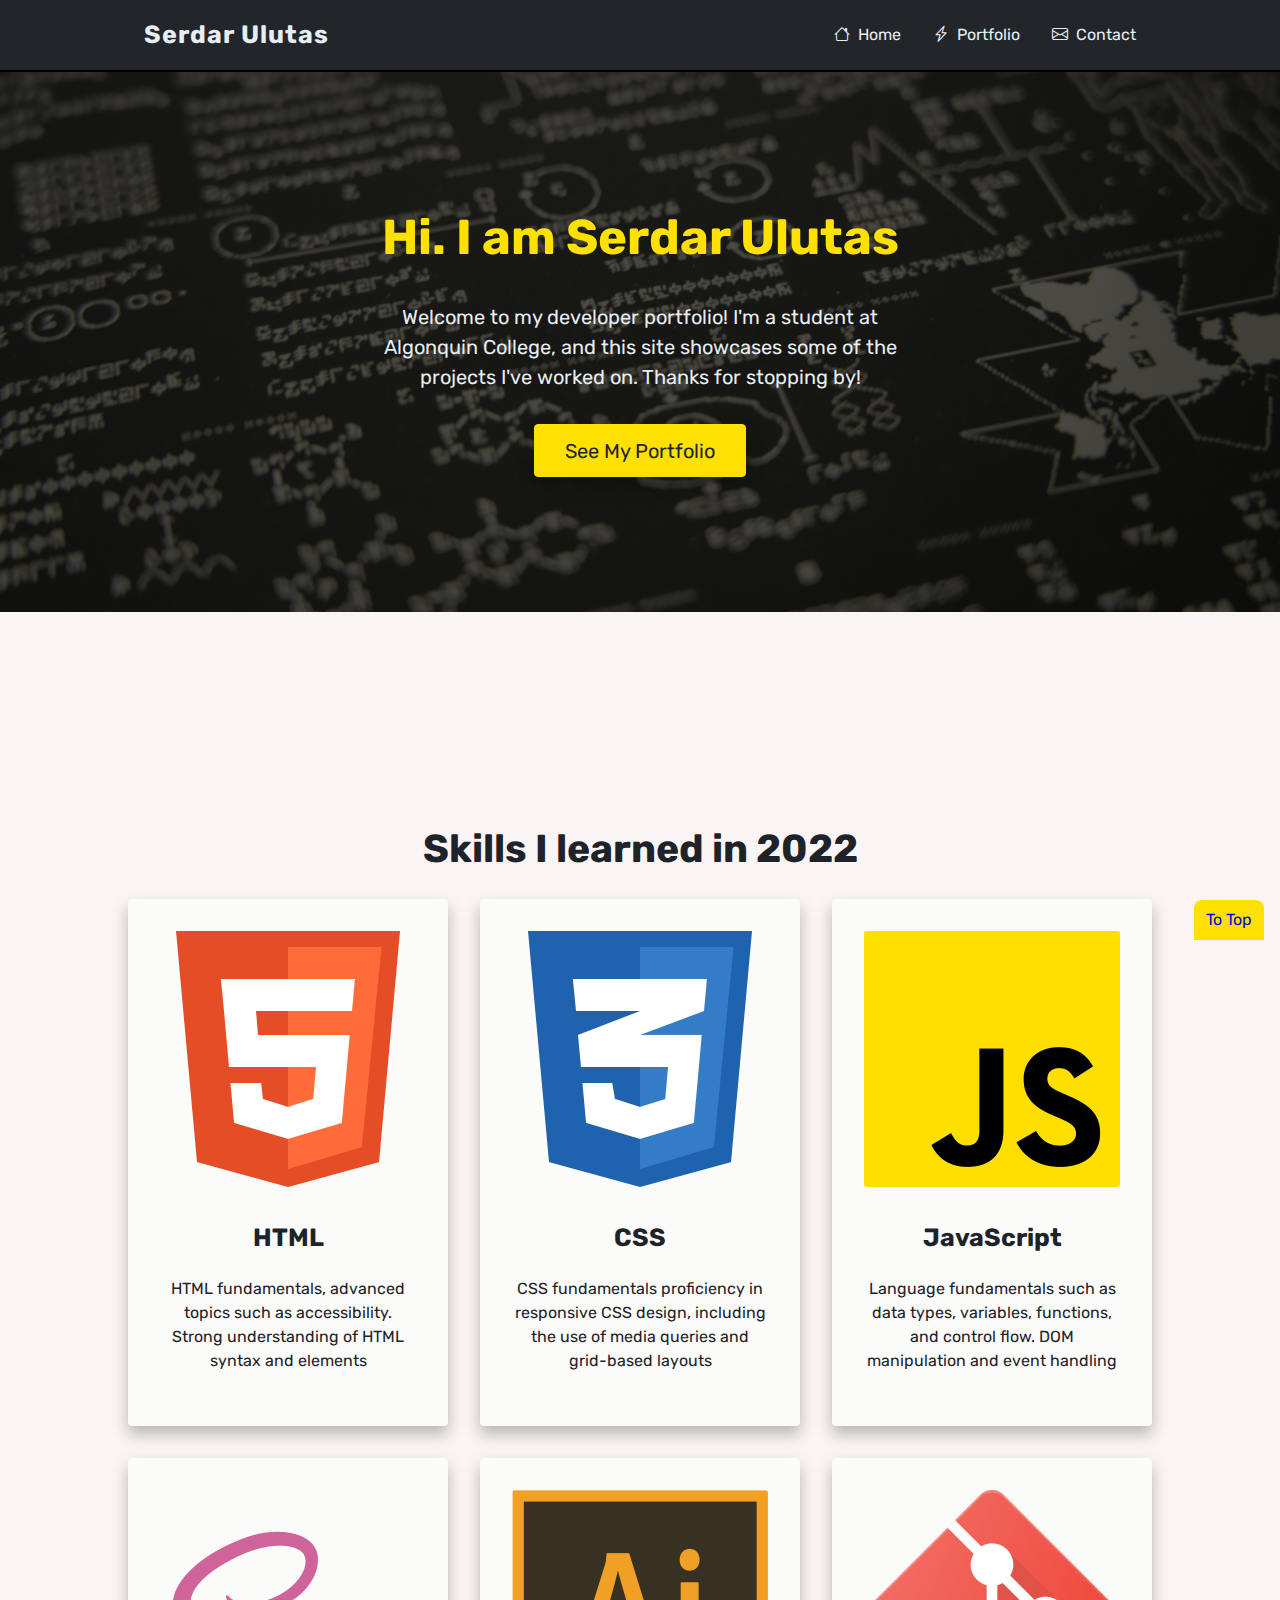
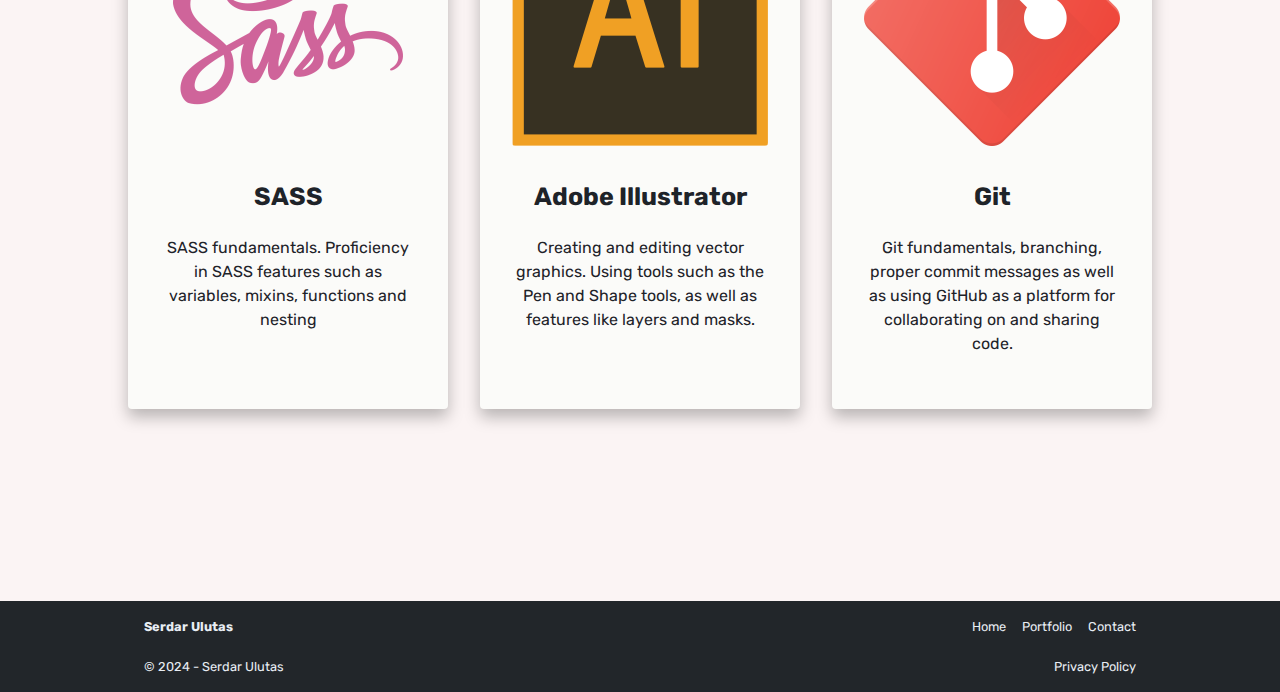
==== commit 64822a63: "Change the footer year value" ====
--- a/index.html
+++ b/index.html
@@ -87,6 +87,9 @@
                   aria-hidden="true"
                 />
 
+                <!-- prof comment
+                  should be h3
+                -->
                 <h2 class="card__title">HTML</h2>
                 <p class="card__content">
                   HTML fundamentals, advanced topics such as accessibility.
@@ -103,6 +106,9 @@
                   aria-hidden="true"
                 />
 
+                <!-- prof comment
+                  should be h3
+                -->
                 <h2 class="card__title">CSS</h2>
                 <p class="card__content">
                   CSS fundamentals proficiency in responsive CSS design,
@@ -119,6 +125,9 @@
                   aria-hidden="true"
                 />
 
+                <!-- prof comment
+                  should be h3
+                -->
                 <h2 class="card__title">JavaScript</h2>
                 <p class="card__content">
                   Language fundamentals such as data types, variables,
@@ -136,6 +145,9 @@
                   aria-hidden="true"
                 />
 
+                <!-- prof comment
+                  should be h3
+                -->
                 <h2 class="card__title">SASS</h2>
                 <p class="card__content">
                   SASS fundamentals. Proficiency in SASS features such as
@@ -152,6 +164,9 @@
                   aria-hidden="true"
                 />
 
+                <!-- prof comment
+                  should be h3
+                -->
                 <h2 class="card__title">Adobe Illustrator</h2>
                 <p class="card__content">
                   Creating and editing vector graphics. Using tools such as the
@@ -169,6 +184,9 @@
                   aria-hidden="true"
                 />
 
+                <!-- prof comment
+                  should be h3
+                -->
                 <h2 class="card__title">Git</h2>
                 <p class="card__content">
                   Git fundamentals, branching, proper commit messages as well as
@@ -205,7 +223,7 @@
       </div>
 
       <div class="container">
-        <div class="copy text-light">&copy; 2022 - Serdar Ulutas</div>
+        <div class="copy text-light">&copy; 2024 - Serdar Ulutas</div>
         <div class="privacy">
           <a href="." class="link-light">Privacy Policy</a>
         </div>
--- a/css/main.css
+++ b/css/main.css
@@ -609,6 +609,7 @@
   box-shadow: var(--shadow);
   background-color: var(--color-light-1);
   border-radius: 0.25em;
+  text-align: center;
 }
 .card img {
   width: auto;
@@ -645,6 +646,11 @@
 .card__content {
   flex: 1;
   text-align: center;
+}
+.card__links {
+  display: flex;
+  flex-direction: row;
+  column-gap: 0.75rem;
 }
 
 .contact--wrapper {
